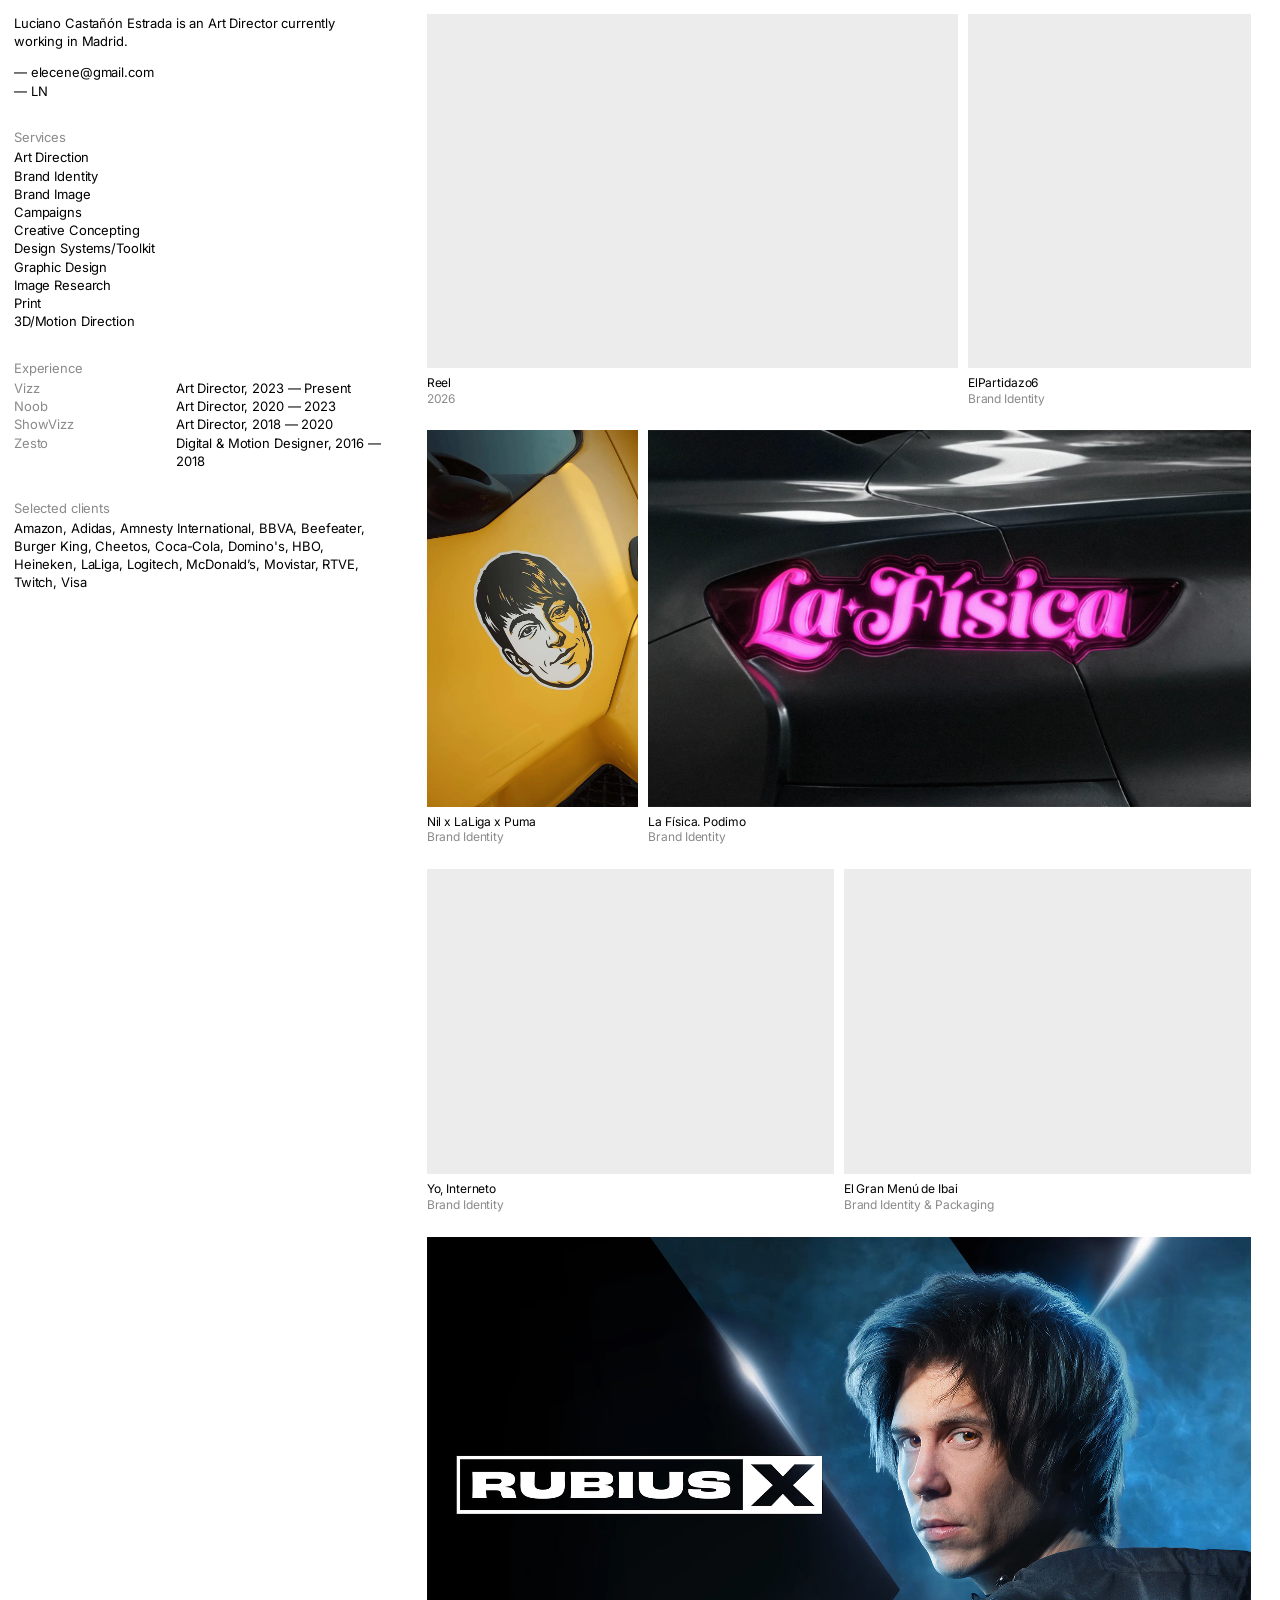
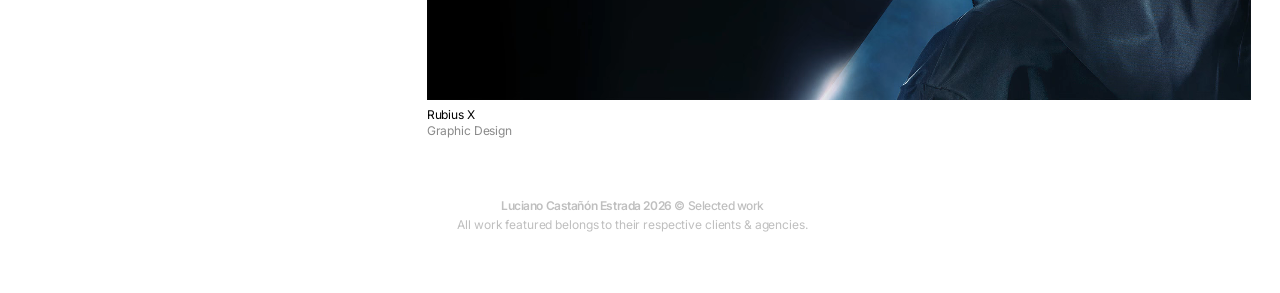
==== index.html @ 7db9598c "index.html" ====
<!DOCTYPE html>
<html lang="es">
<head>
    <meta charset="UTF-8">
    <meta name="viewport" content="width=device-width, initial-scale=1.0, maximum-scale=1.0, user-scalable=no">
    <title>Luciano Castañón Estrada</title>
    <link rel="icon" type="image/png" href="favicon.png?v=1.0">
    <link rel="stylesheet" href="styles.css?v=210.0">
    <link rel="preconnect" href="https://fonts.googleapis.com">
    <link rel="preconnect" href="https://fonts.gstatic.com" crossorigin>
    <link href="https://fonts.googleapis.com/css2?family=Inter:wght@300;400;500;600;700&display=swap" rel="stylesheet">
</head>
<body>

    <main class="portfolio-layout home-layout">

        <!-- COLUMNA IZQUIERDA FIJA (misma estructura que los proyectos) -->
        <aside class="home-info">
            <div class="case-block">
                <p class="case-text">Luciano Castañón Estrada is an Art Director currently working in Madrid.</p>
                <p class="home-contact">
                    <a href="mailto:elecene@gmail.com">— elecene@gmail.com</a><br>
                    <a href="https://www.linkedin.com/in/luciano-castanon-estrada/" target="_blank">— LN</a>
                </p>
            </div>

            <div class="case-block">
                <p class="case-label">Services</p>
                <p class="case-text">Art Direction<br>Brand Identity<br>Brand Image<br>Campaigns<br>Creative Concepting<br>Design Systems/Toolkit<br>Graphic Design<br>Image Research<br>Print<br>3D/Motion Direction</p>
            </div>

            <p class="case-label">Experience</p>
            <dl class="case-meta">
                <div><dt>Vizz</dt><dd>Art Director, 2023 — Present</dd></div>
                <div><dt>Noob</dt><dd>Art Director, 2020 — 2023</dd></div>
                <div><dt>ShowVizz</dt><dd>Art Director, 2018 — 2020</dd></div>
                <div><dt>Zesto</dt><dd>Digital &amp; Motion Designer, 2016 — 2018</dd></div>
            </dl>

            <div class="case-block home-clients">
                <p class="case-label">Selected clients</p>
                <p class="case-text">Amazon, Adidas, Amnesty International, BBVA, Beefeater, Burger King, Cheetos, Coca-Cola, Domino's, HBO, Heineken, LaLiga, Logitech, McDonald’s, Movistar, RTVE, Twitch, Visa</p>
            </div>
        </aside>

        <!-- REJILLA DE PROYECTOS (tamaños variables) -->
        <section class="home-grid">

            <div class="home-row">
                <div class="project-card home-card hc-reel" style="--r:3/2">
                    <div class="media-container home-media">
                        <video autoplay loop muted playsinline webkit-playsinline preload="auto" class="reel-media" draggable="false">
                            <source src="img/reel/01_web26_reel_v3.mp4" type="video/mp4">
                        </video>
                    </div>
                    <p class="home-caption"><span class="hc-title">Reel</span><span class="hc-cat"><span class="js-year">2026</span></span></p>
                </div>
                <a href="#work-epy6" class="project-card home-card hc-2" style="--r:4/5">
                    <div class="media-container home-media">
                        <video autoplay loop muted playsinline class="img-primary" draggable="false">
                            <source src="img/epy6/botellin_partidazo_clip_encuadre_1986x2160_v1.mp4" type="video/mp4">
                            <source src="img/epy6/botellin_partidazo_clip_encuadre_1986x2160_v1.webm" type="video/webm">
                        </video>
                        <video loop muted playsinline preload="none" class="img-secondary" draggable="false">
                            <source src="img/epy6/epy6_01.mp4" type="video/mp4">
                            <source src="img/epy6/epy6_01.webm" type="video/webm">
                        </video>
                    </div>
                    <p class="home-caption"><span class="hc-title">ElPartidazo6</span><span class="hc-cat">Brand Identity</span></p>
                </a>
            </div>

            <div class="home-row">
                <a href="#work-nilojeda" class="project-card home-card hc-1" style="--r:9/16">
                    <div class="media-container home-media">
                        <img src="img/nilojeda_laliga/nilojeda_laliga_portada.webp" class="img-primary" alt="Nil Ojeda x LaLiga x Puma" draggable="false">
                        <img src="img/nilojeda_laliga/nilojeda_laliga_hover.webp" class="img-secondary" alt="" draggable="false">
                    </div>
                    <p class="home-caption"><span class="hc-title">Nil x LaLiga x Puma</span><span class="hc-cat">Brand Identity</span></p>
                </a>
                <a href="#work-lafisica" class="project-card home-card hc-3" style="--r:16/10">
                    <div class="media-container home-media">
                        <img src="img/la-fisica/lafisica_cover.webp" class="img-primary" alt="La Física. Podimo" draggable="false">
                        <video loop muted playsinline preload="none" class="img-secondary" draggable="false">
                            <source src="img/la-fisica/lafisica_17.mp4" type="video/mp4">
                            <source src="img/la-fisica/lafisica_17.webm" type="video/webm">
                        </video>
                    </div>
                    <p class="home-caption"><span class="hc-title">La Física. Podimo</span><span class="hc-cat">Brand Identity</span></p>
                </a>
            </div>

            <div class="home-row">
                <a href="#work-yointerneto" class="project-card home-card hc-5" style="--r:4/3">
                    <div class="media-container home-media">
                        <video autoplay loop muted playsinline class="img-primary" draggable="false">
                            <source src="img/yointernetot4/yointernetot4_cover_26_v1.mp4" type="video/mp4">
                        </video>
                        <img src="img/yointernetot4/yointernetot4_secondary.jpg" class="img-secondary" alt="" draggable="false">
                    </div>
                    <p class="home-caption"><span class="hc-title">Yo, Interneto</span><span class="hc-cat">Brand Identity</span></p>
                </a>
                <a href="#work-ibai" class="project-card home-card hc-4" style="--r:4/3">
                    <div class="media-container home-media">
                        <video autoplay loop muted playsinline class="img-primary" draggable="false">
                            <source src="img/ibai_granmenu/LGFM_marca_escenario_v01.mp4" type="video/mp4">
                        </video>
                    </div>
                    <p class="home-caption"><span class="hc-title">El Gran Menú de Ibai</span><span class="hc-cat">Brand Identity &amp; Packaging</span></p>
                </a>
            </div>

            <div class="home-row">
                <a href="#work-rubiusx" class="project-card home-card hc-6" style="--r:16/9">
                    <div class="media-container home-media">
                        <video autoplay loop muted playsinline class="img-primary" draggable="false">
                            <source src="img/rubiusx/rubiusx_cover_2.mp4" type="video/mp4">
                            <source src="img/rubiusx/rubiusx_cover_2.webm" type="video/webm">
                        </video>
                        <video loop muted playsinline preload="none" class="img-secondary" draggable="false">
                            <source src="img/rubiusx/rubiusx_secondary.mp4" type="video/mp4">
                            <source src="img/rubiusx/rubiusx_secondary.webm" type="video/webm">
                        </video>
                    </div>
                    <p class="home-caption"><span class="hc-title">Rubius X</span><span class="hc-cat">Graphic Design</span></p>
                </a>
            </div>

        </section>

        <footer class="site-footer home-footer">
            <p><span class="footer-line-1"><span class="footer-semibold">Luciano Castañón Estrada <span class="js-year">2026</span> ©</span> <span class="footer-medium">Selected work</span></span><br><span class="footer-line-2">All work featured belongs to their<br class="br-mobile"> respective clients & agencies.</span></p>
        </footer>

    </main>

    <!-- ===================================================================
         PROYECTOS — estructura:
         .case-layout
           ├─ aside.case-info   → columna de texto fija (izquierda)
           └─ div.case-media    → imágenes y vídeos (derecha, hace scroll)
         =================================================================== -->

    <!-- PROYECTO NIL OJEDA -->
    <section id="work-nilojeda" class="project-view-page">
        <a href="#" class="close-project-btn"><span>‹</span> BACK</a>

        <div class="case-layout">
            <aside class="case-info">
                <h1 class="case-title">Nil x LaLiga x Puma</h1>

                <div class="case-block">
                    <p class="case-label">Context</p>
                    <p class="case-text">Nil Ojeda takes the wheel of a truck packed with Puma Orbita balls and hits the streets of Madrid in a race against the clock — selling as many as possible before time runs out.</p>
                </div>

                <dl class="case-meta">
                    <div><dt>Client</dt><dd>LaLiga & Puma</dd></div>
                    <div><dt>Role</dt><dd>Art Direction & Campaign System</dd></div>
                    <div><dt>Company</dt><dd>Vizz</dd></div>
                </dl>

                <dl class="case-meta case-credits">
                    <div><dt>Creative Direction</dt><dd>Jaime Sordo</dd></div>
                    <div><dt>Graphic Design</dt><dd>Mikel San Juan</dd></div>
                    <div><dt>Production Team</dt><dd>David Boch, Antonio Montero & Natalia Moldón</dd></div>
                </dl>
            </aside>

            <div class="case-media">
                <div class="gallery-quad">
                    <img src="img/nilojeda_laliga/nilojeda_laliga_01.jpg" alt="Nil Ojeda 01" draggable="false">
                    <img src="img/nilojeda_laliga/nilojeda_laliga_02.jpg" alt="Nil Ojeda 02" draggable="false">
                    <img src="img/nilojeda_laliga/nilojeda_laliga_03.jpg" alt="Nil Ojeda 03" draggable="false">
                    <img src="img/nilojeda_laliga/nilojeda_laliga_04.jpg" alt="Nil Ojeda 04" draggable="false">
                </div>

                <div class="gallery-text-row">
                    <div class="media-text">
                        <p>Hard to miss and impossible to ignore. A yellow truck carrying hundreds of Puma Orbita balls and a live countdown clock on full display turned the streets of Madrid into the most unexpected football store in the city.</p>
                    </div>
                    <img src="img/nilojeda_laliga/nilojeda_laliga_05.jpg" alt="Nil Ojeda 05" draggable="false">
                    <img src="img/nilojeda_laliga/nilojeda_laliga_06.jpg" alt="Nil Ojeda 06" draggable="false">
                    <img src="img/nilojeda_laliga/nilojeda_laliga_07.jpg" alt="Nil Ojeda 07" draggable="false">
                </div>

                <div class="project-gallery">
                    <img src="img/nilojeda_laliga/nilojeda_laliga_cover.jpg" alt="Nil Ojeda Cover" draggable="false">
                </div>

                <div class="gallery-triptych">
                    <img src="img/nilojeda_laliga/nilojeda_laliga_08.jpg" alt="Nil Ojeda 08" draggable="false">
                    <img src="img/nilojeda_laliga/nilojeda_laliga_09.jpg" alt="Nil Ojeda 09" draggable="false">
                    <img src="img/nilojeda_laliga/nilojeda_laliga_10.jpg" alt="Nil Ojeda 10" draggable="false">
                </div>

                <div class="gallery-text-row two-img">
                    <img src="img/nilojeda_laliga/nilojeda_laliga_11.jpg" alt="Nil Ojeda 11" class="row-full" draggable="false">
                    <div class="media-text">
                        <p>Every purchase came with an exclusive sticker pack. A limited edition collector's set featuring Nil Ojeda and the iconic yellow truck.</p>
                    </div>
                    <img src="img/nilojeda_laliga/nilojeda_laliga_12.jpg" alt="Nil Ojeda 12" draggable="false">
                    <img src="img/nilojeda_laliga/nilojeda_laliga_14.jpg" alt="Nil Ojeda 14" draggable="false">
                </div>
            </div>

            <footer class="site-footer project-footer">
                <p><span class="footer-line-1"><span class="footer-semibold">Luciano Castañón Estrada <span class="js-year">2026</span> ©</span> <span class="footer-medium">Selected work</span></span><br><span class="footer-line-2">All work featured belongs to their<br class="br-mobile"> respective clients & agencies.</span></p>
            </footer>
        </div>
    </section>

    <!-- PROYECTO EL PARTIDAZO 6 -->
    <section id="work-epy6" class="project-view-page">
        <a href="#" class="close-project-btn"><span>‹</span> BACK</a>

        <div class="case-layout">
            <aside class="case-info">
                <h1 class="case-title">ElPartidazo6</h1>

                <div class="case-block">
                    <p class="case-label">Context</p>
                    <p class="case-text">ElPartidazo6 is the sixth edition of an international streamer football match between Spain and Latin America. Top creators from both sides of the Atlantic team up on the pitch, turning online rivalry into a live celebration of football and community.</p>
                </div>

                <dl class="case-meta">
                    <div><dt>Client</dt><dd>ElPartidazo6</dd></div>
                    <div><dt>Role</dt><dd>Art Direction & Brand Identity</dd></div>
                    <div><dt>Company</dt><dd>Vizz</dd></div>
                </dl>

                <dl class="case-meta case-credits">
                    <div><dt>Creative Direction</dt><dd>Jaime Sordo</dd></div>
                    <div><dt>Creative Supervision</dt><dd>Alberto Pérez de Eulate</dd></div>
                    <div><dt>Production Team</dt><dd>David Boch, Natalia Moldón & Antonio Montero</dd></div>
                    <div><dt>Chief Technician</dt><dd>Adrián Villaroya</dd></div>
                    <div><dt>Technical Production</dt><dd>Juan Antonio Moreno, Pablo Sánchez & Pablo Saldaña</dd></div>
                </dl>
            </aside>

            <div class="case-media">
                <div class="project-gallery">
                    <img src="img/epy6/epy6_08.webp" alt="ElPartidazo6 08" draggable="false">
                </div>

                <div class="gallery-text-row one-img">
                    <div class="media-text">
                        <p>The concept behind ElPartidazo6 is a phenomenon: a cyclone that pulls the continents back together, returning the Earth to Pangaea. Latin America and Spain become one landmass again, setting the stage for a historic and long-awaited rematch on YouTube.</p>
                        <p>The same cyclone shapes the symbol. The 6 is drawn as a spiral, the storm that brings both sides back onto the same pitch.</p>
                    </div>
                    <div class="lazy-video-container" style="aspect-ratio:16/9; height:auto;" data-webm="img/epy6/epy6_02.webm" data-mp4="img/epy6/epy6_02.mp4"></div>
                    <div class="row-full" style="display:grid; grid-template-columns:1fr 1fr; gap:0;">
                        <div class="lazy-video-container" style="aspect-ratio:16/9; height:auto;" data-webm="img/epy6/epy6_01.webm" data-mp4="img/epy6/epy6_01.mp4"></div>
                        <div class="lazy-video-container" style="aspect-ratio:16/9; height:auto;" data-webm="img/epy6/epy6_04.webm" data-mp4="img/epy6/epy6_04.mp4"></div>
                    </div>
                </div>

                <div class="gallery-triptych">
                    <img src="img/epy6/epy6_05.webp" alt="ElPartidazo6 05" draggable="false">
                    <img src="img/epy6/epy6_06.webp" alt="ElPartidazo6 06" draggable="false">
                    <img src="img/epy6/epy6_07.webp" alt="ElPartidazo6 07" draggable="false">
                </div>

                <div class="project-gallery">
                    <div class="lazy-video-container" data-webm="img/epy6/medalla_partidazo_rasante_4k.webm" data-mp4="img/epy6/medalla_partidazo_rasante_4k.mp4"></div>
                </div>

                <div class="gallery-text-row one-img">
                    <div class="media-text">
                        <p>The identity also extended to the pitch, with physical assets designed for the event, from the casters' desk to water bottles and microphones.</p>
                    </div>
                    <img src="img/epy6/epy6_09.webp" alt="ElPartidazo6 09" draggable="false">
                    <div class="row-full" style="display:grid; grid-template-columns:1fr 1fr; gap:0;">
                        <img src="img/epy6/botellin_partidazo.webp" alt="ElPartidazo6 botellín" draggable="false" style="width:100%; aspect-ratio:1986/2160; object-fit:cover; display:block;">
                        <div class="lazy-video-container" style="aspect-ratio:1986/2160; height:auto;" data-webm="img/epy6/botellin_partidazo_clip_encuadre_1986x2160_v1.webm" data-mp4="img/epy6/botellin_partidazo_clip_encuadre_1986x2160_v1.mp4"></div>
                    </div>
                </div>

                <div class="gallery-text-row one-img text-right">
                    <div class="media-text">
                        <p>On-screen graphics ran throughout the entire event, showing the state of the match, player names and every key moment as it happened.</p>
                    </div>
                    <div class="lazy-video-container" style="aspect-ratio:16/9; height:auto;" data-webm="img/epy6/rotulos-ep6_desglose_loop10s_4k_lente-curva_salida-efecto-entrada.webm" data-mp4="img/epy6/rotulos-ep6_desglose_loop10s_4k_lente-curva_salida-efecto-entrada.mp4"></div>
                    <div class="lazy-video-container row-full" style="aspect-ratio:16/9; height:auto;" data-webm="img/epy6/rotulos-ep6_animacion-organizacion_loop-sin-vacio_4k_lente-curva_salida-efecto-entrada.webm" data-mp4="img/epy6/rotulos-ep6_animacion-organizacion_loop-sin-vacio_4k_lente-curva_salida-efecto-entrada.mp4"></div>
                    <div class="lazy-video-container row-full" style="aspect-ratio:16/9; height:auto;" data-webm="img/epy6/rotulos-ep6_en-emision_loop21.4s_4k.webm" data-mp4="img/epy6/rotulos-ep6_en-emision_loop21.4s_4k.mp4"></div>
                </div>

            </div>

            <footer class="site-footer project-footer">
                <p><span class="footer-line-1"><span class="footer-semibold">Luciano Castañón Estrada <span class="js-year">2026</span> ©</span> <span class="footer-medium">Selected work</span></span><br><span class="footer-line-2">All work featured belongs to their<br class="br-mobile"> respective clients & agencies.</span></p>
            </footer>
        </div>
    </section>

    <!-- PROYECTO LA FÍSICA -->
    <section id="work-lafisica" class="project-view-page">
        <a href="#" class="close-project-btn"><span>‹</span> BACK</a>

        <div class="case-layout">
            <aside class="case-info">
                <h1 class="case-title">La Física. Podimo</h1>

                <div class="case-block">
                    <p class="case-label">Context</p>
                    <p class="case-text">La Física is a podcast about physics on Podimo. Alba Moreno breaks down the universe's greatest mysteries through everyday questions and expert guests.</p>
                </div>

                <dl class="case-meta">
                    <div><dt>Client</dt><dd>Podimo Europe</dd></div>
                    <div><dt>Role</dt><dd>Art Direction & Brand System</dd></div>
                    <div><dt>Company</dt><dd>Vizz</dd></div>
                </dl>

                <dl class="case-meta case-credits">
                    <div><dt>Creative Direction</dt><dd>Jaime Sordo</dd></div>
                    <div><dt>Creative Supervision</dt><dd>Alberto Pérez de Eulate</dd></div>
                    <div><dt>Graphic Design</dt><dd>Mikel San Juan</dd></div>
                    <div><dt>Production Team</dt><dd>Natalia Moldón & Antonio Montero</dd></div>
                    <div><dt>Production Coordination</dt><dd>Ainhoa Labarta</dd></div>
                    <div><dt>Executive Production</dt><dd>Gonzalo Pastor & Fabrizio Giampieri</dd></div>
                    <div><dt>Chief Technician</dt><dd>Adrián Villaroya</dd></div>
                    <div><dt>Sound</dt><dd>Pablo Sánchez</dd></div>
                    <div><dt>Technical Production</dt><dd>Juan Antonio Moreno & Pablo Saldaña</dd></div>
                </dl>
            </aside>

            <div class="case-media">
                <div class="gallery-triptych">
                    <img src="img/la-fisica/lafisica_01.jpg" alt="La Física 01" draggable="false">
                    <img src="img/la-fisica/lafisica_02.jpg" alt="La Física 02" draggable="false">
                    <img src="img/la-fisica/lafisica_03.jpg" alt="La Física 03" draggable="false">
                </div>

                <div class="project-gallery">
                    <img src="img/la-fisica/lafisica_04.jpg" alt="La Física 04" draggable="false">
                </div>

                <div class="gallery-triptych">
                    <img src="img/la-fisica/lafisica_05.jpg" alt="La Física 05" draggable="false">
                    <img src="img/la-fisica/lafisica_06.jpg" alt="La Física 06" draggable="false">
                    <img src="img/la-fisica/lafisica_07.jpg" alt="La Física 07" draggable="false">
                </div>

                <div class="project-gallery">
                    <div class="lazy-video-container" data-mp4="img/la-fisica/lafisica_recurso_loop.mp4"></div>
                </div>

                <div class="gallery-triptych">
                    <img src="img/la-fisica/lafisica_09.jpg" alt="La Física 09" draggable="false">
                    <img src="img/la-fisica/lafisica_10.jpg" alt="La Física 10" draggable="false">
                    <img src="img/la-fisica/lafisica_11.jpg" alt="La Física 11" draggable="false">
                </div>

                <div class="gallery-grid-5">
                    <img src="img/la-fisica/lafisica_12.jpg" alt="La Física 12" draggable="false">
                    <img src="img/la-fisica/lafisica_13.jpg" alt="La Física 13" draggable="false">
                    <img src="img/la-fisica/lafisica_14.jpg" alt="La Física 14" draggable="false">
                    <img src="img/la-fisica/lafisica_15.jpg" alt="La Física 15" class="grid-span-bottom" draggable="false">
                    <img src="img/la-fisica/lafisica_16.jpg" alt="La Física 16" class="grid-span-bottom" draggable="false">
                </div>

                <div class="project-gallery">
                    <div class="lazy-video-container" data-mp4="img/la-fisica/lafisica_17.mp4" data-webm="img/la-fisica/lafisica_17.webm"></div>
                </div>

                <div class="project-gallery">
                    <img src="img/la-fisica/lafisica_18.jpg" alt="La Física 18" draggable="false">
                </div>

                <div class="gallery-diptych">
                    <img src="img/la-fisica/lafisica_19.jpg" alt="La Física 19" draggable="false">
                    <img src="img/la-fisica/lafisica_20.jpg" alt="La Física 20" draggable="false">
                </div>

                <div class="project-gallery">
                    <img src="img/la-fisica/lafisica_21.jpg" alt="La Física 21" draggable="false">
                </div>

                <div class="gallery-grid-4">
                    <img src="img/la-fisica/lafisica_22.png" alt="La Física 22" draggable="false">
                    <img src="img/la-fisica/lafisica_23.png" alt="La Física 23" draggable="false">
                    <img src="img/la-fisica/lafisica_24.png" alt="La Física 24" draggable="false">
                    <img src="img/la-fisica/lafisica_25.png" alt="La Física 25" class="img-full-height" draggable="false">
                </div>
            </div>

            <footer class="site-footer project-footer">
                <p><span class="footer-line-1"><span class="footer-semibold">Luciano Castañón Estrada <span class="js-year">2026</span> ©</span> <span class="footer-medium">Selected work</span></span><br><span class="footer-line-2">All work featured belongs to their<br class="br-mobile"> respective clients & agencies.</span></p>
            </footer>
        </div>
    </section>

    <!-- PROYECTO EL GRAN MENÚ DE IBAI -->
    <section id="work-ibai" class="project-view-page">
        <a href="#" class="close-project-btn"><span>‹</span> BACK</a>

        <div class="case-layout">
            <aside class="case-info">
                <h1 class="case-title">El Gran Menú de Ibai</h1>

                <div class="case-block">
                    <p class="case-label">Context</p>
                    <p class="case-text">El Gran Menú de Ibai is a collection of three delicious packaging designs for the highly anticipated Ibai’s delivery menu on The Gaming Family.</p>
                </div>

                <dl class="case-meta">
                    <div><dt>Client</dt><dd>La Gran Familia Mediterránea / Ibai Llanos</dd></div>
                    <div><dt>Role</dt><dd>Branding & Packaging Design</dd></div>
                    <div><dt>Company</dt><dd>Noob</dd></div>
                </dl>

                <dl class="case-meta case-credits">
                    <div><dt>Creative Direction</dt><dd>Jaime Sordo</dd></div>
                    <div><dt>Creative Copywriting</dt><dd>Alberto Pérez de Eulate & Kiko Martínez</dd></div>
                    <div><dt>Illustrations</dt><dd>Mikel San Juan, Alberto Delgado & Luciano Castañón</dd></div>
                </dl>
            </aside>

            <div class="case-media">
                <div class="gallery-vertical-mosaic">
                    <div class="lazy-video-container" data-mp4="img/ibai_granmenu/LGFM_marca_escenario_v01.mp4"></div>
                    <div class="lazy-video-container" data-mp4="img/ibai_granmenu/05c_peso_solo_fondo_3840.mp4"></div>
                </div>

                <div class="gallery-triptych keep-3" style="display:grid !important; grid-template-columns:repeat(3,1fr) !important;">
                    <div class="lazy-video-container" style="grid-column:auto !important; aspect-ratio:9/16; height:auto !important;" data-mp4="img/ibai_granmenu/lgfm_croquetas_plano_10_v1.mp4"></div>
                    <div class="lazy-video-container" style="grid-column:auto !important; aspect-ratio:9/16; height:auto !important;" data-mp4="img/ibai_granmenu/lgfm_croquetas_plano_5_v1.mp4"></div>
                    <div class="lazy-video-container" style="grid-column:auto !important; aspect-ratio:9/16; height:auto !important;" data-mp4="img/ibai_granmenu/lgfm_croquetas_plano_12_v1.mp4"></div>
                </div>

                <div class="gallery-vertical-mosaic">
                    <img src="img/ibai_granmenu/ibai_menu_05.jpg" alt="El Gran Menú de Ibai 05" draggable="false">
                    <img src="img/ibai_granmenu/ibai_menu_06.jpg" alt="El Gran Menú de Ibai 06" draggable="false">
                    <img src="img/ibai_granmenu/ibai_menu_07.jpg" alt="El Gran Menú de Ibai 07" draggable="false">
                    <img src="img/ibai_granmenu/ibai_menu_09.jpg" alt="El Gran Menú de Ibai 09" draggable="false">
                    <img src="img/ibai_granmenu/ibai_menu_10.jpg" alt="El Gran Menú de Ibai 10" draggable="false">
                    <img src="img/ibai_granmenu/ibai_menu_11.jpg" alt="El Gran Menú de Ibai 11" draggable="false">
                </div>
            </div>

            <footer class="site-footer project-footer">
                <p><span class="footer-line-1"><span class="footer-semibold">Luciano Castañón Estrada <span class="js-year">2026</span> ©</span> <span class="footer-medium">Selected work</span></span><br><span class="footer-line-2">All work featured belongs to their<br class="br-mobile"> respective clients & agencies.</span></p>
            </footer>
        </div>
    </section>

    <!-- PROYECTO YOINTERNETO -->
    <section id="work-yointerneto" class="project-view-page">
        <a href="#" class="close-project-btn"><span>‹</span> BACK</a>

        <div class="case-layout">
            <aside class="case-info">
                <h1 class="case-title">Yo, Interneto</h1>

                <div class="case-block">
                    <p class="case-label">Context</p>
                    <p class="case-text">Yo, Interneto is a weekly podcast streamed on Twitch. The show discusses internet culture of the past, the present and the future.</p>
                </div>

                <dl class="case-meta">
                    <div><dt>Client</dt><dd>Yo, Interneto</dd></div>
                    <div><dt>Role</dt><dd>Art Direction & Design System</dd></div>
                    <div><dt>Company</dt><dd>Vizz</dd></div>
                </dl>

                <dl class="case-meta case-credits">
                    <div><dt>Creative Direction</dt><dd>Jaime Sordo</dd></div>
                    <div><dt>Creative Copywriting</dt><dd>Alberto Pérez de Eulate & Kiko Martínez</dd></div>
                    <div><dt>Photography Assets</dt><dd>Gonzalo Mira</dd></div>
                </dl>
            </aside>

            <div class="case-media">
                <div class="gallery-text-row one-img">
                    <div class="media-text">
                        <p>Yo, Interneto’s identity draws on the visual language of desktop software, with Windows as its main reference.</p>
                        <p>The symbol takes the RJ45 connector — the physical gateway to the network — and translates it into a modular grid.</p>
                    </div>
                    <img src="img/yointernetot4/yo-interneto_construccion-logo.webp" alt="Yo, Interneto — construcción del logotipo" draggable="false">
                    <div class="lazy-video-container row-full" style="aspect-ratio:1920/824;" data-mp4="img/yointernetot4/yo-interneto_01-construccion-animada_1920.mp4"></div>
                </div>

                <div class="project-gallery">
                    <div class="lazy-video-container" data-mp4="img/yointernetot4/yointernetot4_intro_hd.mp4" data-webm="img/yointernetot4/yointernetot4_intro_hd.webm" data-controls="true"></div>
                </div>

                <div class="gallery-mosaic-2x2">
                    <div class="lazy-video-container grid-full-width" data-mp4="img/yointernetot4/yointernetot4_standing.mp4" data-webm="img/yointernetot4/yointernetot4_standing.webm"></div>
                    <div class="lazy-video-container" style="aspect-ratio:16/9; height:100% !important;" data-mp4="img/yointernetot4/yointerneto4_cds.mp4" data-webm="img/yointernetot4/yointerneto4_cds.webm"></div>
                    <img src="img/yointernetot4/yointernetot4_06.webp" alt="YoInterneto 06" style="aspect-ratio:16/9; height:100% !important; object-fit:cover !important;" draggable="false">
                </div>

                <div class="gallery-text-row one-img">
                    <div class="media-text">
                        <p>The broadcast graphics carry the identity beyond the logo. Each piece frames a moment of the show — waiting, switching sections, signing off — so the audience always knows where they are without breaking the tone.</p>
                    </div>
                    <div class="lazy-video-container" style="aspect-ratio:16/9; height:auto;" data-mp4="img/yointernetot4/yointernetot4_08_benji.mp4" data-webm="img/yointernetot4/yointernetot4_08_benji.webm"></div>
                    <div class="lazy-video-container row-full" style="aspect-ratio:16/9; height:auto;" data-mp4="img/yointernetot4/yointernetot4_comenzamos.mp4" data-webm="img/yointernetot4/yointernetot4_comenzamos.webm"></div>
                    <div class="lazy-video-container row-full" style="aspect-ratio:16/9; height:auto;" data-mp4="img/yointernetot4/yointernetot4_outro.mp4" data-webm="img/yointernetot4/yointernetot4_outro.webm"></div>
                </div>

                <div class="gallery-text-row one-img text-right">
                    <div class="media-text">
                        <p>The project also called for a set design. Its centerpiece, the desk, was designed as a standalone piece that could be moved and reused across different sets, including live events with a real audience.</p>
                    </div>
                    <div class="lazy-video-container" style="aspect-ratio:16/9; height:auto;" data-mp4="img/yointernetot4/yi_t5_videowall_loop.mp4" data-webm="img/yointernetot4/yi_t5_videowall_loop.webm"></div>
                    <img src="img/yointernetot4/yointernetot4_10.jpg" alt="YoInterneto 10" class="row-full" draggable="false">
                    <img src="img/yointernetot4/yointernetot4_11.jpg" alt="YoInterneto 11" class="row-full" draggable="false">
                </div>

                <div class="gallery-vertical-mosaic">
                    <img src="img/yointernetot4/yointernetot4_12.webp" alt="YoInterneto 12" draggable="false">
                    <img src="img/yointernetot4/yointernetot4_13.jpg" alt="YoInterneto 13" draggable="false">
                </div>

                <div class="gallery-text-row one-img">
                    <div class="media-text">
                        <p>Viewers watching live on Twitch could subscribe at any time. For each new subscription, a custom on-screen alert appeared mid-broadcast.</p>
                    </div>
                    <div class="lazy-video-container" style="aspect-ratio:16/9; height:auto;" data-webm="img/yointernetot4/yo-interneto_portfolio_bailarines_loop14s_1080p.webm" data-mp4="img/yointernetot4/yo-interneto_portfolio_bailarines_loop14s_1080p.mp4"></div>
                    <div class="lazy-video-container row-full" style="aspect-ratio:1920/824; height:auto;" data-mp4="img/yointernetot4/yo-interneto_notificacion-suscripcion_loop10s_4k.mp4"></div>
                </div>

                <div class="project-gallery">
                    <img src="img/yointernetot4/yointernetot4_14.jpg" alt="YoInterneto 14" draggable="false">
                </div>
            </div>

            <footer class="site-footer project-footer">
                <p><span class="footer-line-1"><span class="footer-semibold">Luciano Castañón Estrada <span class="js-year">2026</span> ©</span> <span class="footer-medium">Selected work</span></span><br><span class="footer-line-2">All work featured belongs to their<br class="br-mobile"> respective clients & agencies.</span></p>
            </footer>
        </div>
    </section>

    <!-- PROYECTO RUBIUS X -->
    <section id="work-rubiusx" class="project-view-page">
        <a href="#" class="close-project-btn"><span>‹</span> BACK</a>

        <div class="case-layout">
            <aside class="case-info">
                <h1 class="case-title">Rubius X</h1>

                <div class="case-block">
                    <p class="case-label">Context</p>
                    <p class="case-text">Rubius X is an Amazon Prime Video exclusive documentary that celebrates 10 years of Rubius as the most recognized Spanish content creator.</p>
                    <p class="case-text">Rubius X is produced by Vizz and NOOB Studios, the creative digital production company of the Webedia group.</p>
                </div>

                <dl class="case-meta">
                    <div><dt>Client</dt><dd>Amazon Prime</dd></div>
                    <div><dt>Role</dt><dd>Graphic System, TV Graphics</dd></div>
                    <div><dt>Company</dt><dd>Noob</dd></div>
                </dl>

                <dl class="case-meta case-credits">
                    <div><dt>Art Direction</dt><dd>Mikel San Juan</dd></div>
                    <div><dt>Creative Direction</dt><dd>Pedro Ample</dd></div>
                    <div><dt>Graphic Design</dt><dd>Luciano Castañón</dd></div>
                </dl>
            </aside>

            <div class="case-media">
                <div class="project-gallery">
                    <video autoplay loop muted playsinline preload="auto" draggable="false">
                        <source src="img/rubiusx/rubiusx_cover_2.mp4" type="video/mp4">
                        <source src="img/rubiusx/rubiusx_cover_2.webm" type="video/webm">
                    </video>
                </div>

                <div class="gallery-diptych">
                    <img src="img/rubiusx/rubiusx_01.jpg" alt="Rubius X 01" draggable="false">
                    <img src="img/rubiusx/rubiusx_02.jpg" alt="Rubius X 02" draggable="false">
                </div>

                <div class="project-gallery">
                    <div class="lazy-video-container" data-mp4="img/rubiusx/rubiusx_intro.mp4" data-webm="img/rubiusx/rubiusx_intro.webm"></div>
                </div>

                <div class="project-gallery">
                    <div class="lazy-video-container" data-mp4="img/rubiusx/rubiusx_outro.mp4" data-webm="img/rubiusx/rubiusx_outro.webm"></div>
                </div>
            </div>

            <footer class="site-footer project-footer">
                <p><span class="footer-line-1"><span class="footer-semibold">Luciano Castañón Estrada <span class="js-year">2026</span> ©</span> <span class="footer-medium">Selected work</span></span><br><span class="footer-line-2">All work featured belongs to their<br class="br-mobile"> respective clients & agencies.</span></p>
            </footer>
        </div>
    </section>

    <script>
        // MODO DIAGNÓSTICO: abrir la web con ?debug en la URL muestra arriba
        // la posición de scroll y quién la mueve. Sin ?debug no hace nada.
        if (/[?&]debug/.test(window.location.search)) {
            const box = document.createElement('div');
            box.style.cssText = 'position:fixed;left:0;right:0;bottom:0;z-index:99999;background:rgba(0,0,0,.85);color:#0f0;font:11px/1.35 monospace;padding:6px 8px;pointer-events:none;white-space:pre';
            document.body.appendChild(box);
            const log = [];
            const t0 = performance.now();
            const add = (msg) => { log.unshift(((performance.now()-t0)/1000).toFixed(2) + 's ' + msg); log.length = 6; };
            const origScrollTo = window.scrollTo.bind(window);
            window.scrollTo = function () { add('scrollTo(' + [...arguments].map(a => JSON.stringify(a)).join(',') + ') desde script'); return origScrollTo.apply(window, arguments); };
            ['touchstart','touchend','resize','orientationchange','load','pageshow','hashchange'].forEach(ev =>
                window.addEventListener(ev, () => add(ev + ' y=' + Math.round(window.scrollY)), { passive: true }));
            let lastY = window.scrollY;
            const draw = () => {
                const vv = window.visualViewport;
                if (Math.abs(window.scrollY - lastY) > 2) { add('scroll ' + Math.round(lastY) + ' → ' + Math.round(window.scrollY)); lastY = window.scrollY; }
                box.textContent = 'scrollY ' + Math.round(window.scrollY) + '  innerH ' + innerHeight + '  vv ' + (vv ? Math.round(vv.height) + ' top ' + Math.round(vv.offsetTop) : '-') + '\n' + log.join('\n');
                requestAnimationFrame(draw);
            };
            draw();
        }

        // Al recargar, el navegador recuerda la posición de scroll anterior y
        // en móvil la aplica mientras cargan los vídeos: se ve la web "un poco
        // más abajo". Lo desactivamos y fijamos el inicio arriba.
        if ('scrollRestoration' in history) {
            history.scrollRestoration = 'manual';
        }
        if (!window.location.hash || window.location.hash === '#') {
            window.scrollTo(0, 0);
        }

        // Fijar la home arriba durante la carga: si en los primeros segundos la
        // página se desplaza SIN que el usuario haya tocado la pantalla
        // (restauración del navegador, carga de vídeos o fuentes, barra del
        // navegador…), se devuelve arriba. En cuanto el usuario toca o hace
        // scroll, se deja de intervenir.
        (function pinTopWhileLoading() {
            let userMoved = false;
            const stop = () => { userMoved = true; };
            ['touchstart', 'wheel', 'keydown', 'mousedown'].forEach(ev =>
                window.addEventListener(ev, stop, { passive: true, once: true }));

            const onHome = () => !window.location.hash || window.location.hash === '#';
            const pin = () => {
                if (!userMoved && onHome() && window.scrollY !== 0) window.scrollTo(0, 0);
            };

            // Se mantiene activo hasta 2 s DESPUÉS de que termine de cargar todo
            // (en iPhone el navegador recoloca el scroll justo al terminar la
            // carga, que con los vídeos puede tardar bastante). Tope: 30 s.
            window.addEventListener('scroll', pin, { passive: true });
            const release = () => window.removeEventListener('scroll', pin);
            window.addEventListener('load', () => {
                pin();
                [100, 400, 1000].forEach(t => setTimeout(pin, t));
                setTimeout(release, 2000);
            });
            window.addEventListener('pageshow', pin);
            setTimeout(release, 30000);
        })();

        // Al girar el móvil, iOS puede conservar un desplazamiento lateral de la
        // orientación anterior y dejar la web "fuera de plano". Lo corregimos.
        function resetHorizontalOffset() {
            [60, 300, 700].forEach(t => setTimeout(() => {
                if (window.scrollX !== 0) window.scrollTo(0, window.scrollY);
                const vv = window.visualViewport;
                if (vv && vv.offsetLeft > 0) window.scrollTo(0, window.scrollY);
            }, t));
        }
        window.addEventListener('orientationchange', resetHorizontalOffset);
        window.addEventListener('resize', resetHorizontalOffset);

        function handleHashChange() {
            const currentHash = window.location.hash;

            if (!currentHash || currentHash === '#') {
                window.scrollTo({
                    top: 0,
                    left: 0,
                    behavior: 'instant'
                });

                document.querySelectorAll('.project-view-page video').forEach(v => {
                    v.pause();
                    v.currentTime = 0;
                });
            } else {
                const activeProject = document.querySelector(currentHash);
                if (activeProject) {
                    activeProject.scrollTop = 0;
                    // los vídeos visibles los arranca el observer; aquí solo
                    // los que no son "lazy" (escritos directamente en el HTML)
                    activeProject.querySelectorAll('video').forEach(v => {
                        if (!v.controls && !v.closest('.lazy-video-container')) {
                            v.play().catch(() => {});
                        }
                    });
                }
            }
        }

        // Evitar el menú de "guardar imagen/vídeo" (clic derecho o pulsación larga)
        document.addEventListener('contextmenu', e => {
            if (e.target.closest('img, video, .lazy-video-container, .media-container')) e.preventDefault();
        });

        // AÑO ACTUAL AUTOMÁTICO (reel y footer)
        document.querySelectorAll('.js-year').forEach(el => {
            el.textContent = new Date().getFullYear();
        });

        window.addEventListener('hashchange', handleHashChange);
        document.addEventListener('DOMContentLoaded', handleHashChange);

        function createVideoElement(container) {
            if (container.querySelector('video')) return container.querySelector('video');

            const video = document.createElement('video');
            const hasControls = container.getAttribute('data-controls') === 'true';

            video.loop = true;
            video.playsInline = true;
            video.setAttribute('playsinline', '');
            video.setAttribute('draggable', 'false');
            video.style.width = '100%';
            video.style.height = '100%';
            video.style.objectFit = 'cover';
            video.style.display = 'block';

            if (hasControls) {
                video.controls = true;
                video.muted = false;
                video.autoplay = false;
            } else {
                video.muted = true;
                video.autoplay = true;
            }

            // MP4 primero: arranca antes en iPhone; si no existe, se usa el WebM
            const mp4Src = container.getAttribute('data-mp4');
            if (mp4Src) {
                const sourceMp4 = document.createElement('source');
                sourceMp4.src = mp4Src;
                sourceMp4.type = 'video/mp4';
                video.appendChild(sourceMp4);
            }

            const webmSrc = container.getAttribute('data-webm');
            if (webmSrc) {
                const sourceWebm = document.createElement('source');
                sourceWebm.src = webmSrc;
                sourceWebm.type = 'video/webm';
                video.appendChild(sourceWebm);
            }

            container.appendChild(video);

            if (!hasControls) {
                // Refuerzo del loop: algunos navegadores (Safari con WebM)
                // ignoran el atributo loop y se quedan en el último fotograma
                video.addEventListener('ended', () => {
                    video.currentTime = 0;
                    video.play().catch(() => {});
                });
                video.play().catch(() => {});
            }

            return video;
        }

        const lazyContainers = document.querySelectorAll('.lazy-video-container');
        // Cada vídeo solo se reproduce mientras está en pantalla (o cerca).
        // Al salir se pausa: así no hay muchos vídeos decodificándose a la vez,
        // que es lo que provoca tirones.
        const videoObserver = new IntersectionObserver((entries) => {
            entries.forEach(entry => {
                const container = entry.target;
                if (entry.isIntersecting) {
                    const v = createVideoElement(container);
                    if (v && !v.controls) v.play().catch(() => {});
                } else {
                    const v = container.querySelector('video');
                    if (v && !v.paused) v.pause();
                }
            });
        }, { rootMargin: '200px' });

        lazyContainers.forEach(container => videoObserver.observe(container));

        // EFECTO MAGNÉTICO EN EMAIL / LN DE LA COLUMNA IZQUIERDA (solo dispositivos con ratón)
        if (window.matchMedia('(hover: hover) and (pointer: fine)').matches) {
            document.querySelectorAll('.home-contact a').forEach(link => {
                link.addEventListener('mousemove', e => {
                    const r = link.getBoundingClientRect();
                    const x = (e.clientX - r.left - r.width / 2) * 0.25;
                    const y = (e.clientY - r.top - r.height / 2) * 0.5;
                    link.style.transform = `translate(${x}px, ${y}px)`;
                });
                link.addEventListener('mouseleave', () => {
                    link.style.transform = '';
                });
            });
        }

        // CONTROL DE REPRODUCCIÓN AL HACER HOVER EN LAS TARJETAS PRINCIPALES
        document.querySelectorAll('.project-card').forEach(card => {
            const secondaryVideo = card.querySelector('.img-secondary');

            if (secondaryVideo && secondaryVideo.tagName === 'VIDEO') {
                card.addEventListener('mouseenter', () => {
                    secondaryVideo.currentTime = 0;
                    secondaryVideo.play().catch(() => {});
                });

                card.addEventListener('mouseleave', () => {
                    secondaryVideo.pause();
                });
            }
        });
    </script>
</body>
</html>
---- styles.css ----
/* ==========================================================================
   1. RESET & SYSTEM VARIABLES
   ========================================================================== */
*, *::before, *::after {
    box-sizing: border-box;
    margin: 0;
    padding: 0;
}

:root {
    --bg-color: #ffffff;
    --card-bg: #0a0a0a;
    --text-primary: #000000;
    --text-secondary: #888888;
    --text-muted: #555555;
    --border-subtle: rgba(255, 255, 255, 0.1);
    --border-strong: rgba(255, 255, 255, 0.2);
    --header-height: 80px;
    --font-sans: 'Inter', -apple-system, BlinkMacSystemFont, "Segoe UI", Roboto, Helvetica, Arial, sans-serif;
    --transition-smooth: all 0.35s cubic-bezier(0.16, 1, 0.3, 1);
    --transition-fast: all 0.2s ease;

    /* ---- VISTA DE PROYECTO (CASE) — ajusta aquí ---- */
    --case-top: var(--case-side);   /* sin cabecera: todo arranca arriba, en el margen */
    --case-info-offset: 64px;    /* el título del proyecto empieza justo debajo del botón BACK */
    --case-side: 14px;           /* margen de la página (lateral y superior) */
    --case-col-gap: 40px;        /* separación texto ↔ imágenes */
    --home-gap: 10px;            /* separación entre proyectos en la home */
    --home-row-gap: 24px;        /* separación entre filas (bajo los pies de foto) */
    /* Columna de texto calculada para que las imágenes empiecen
       exactamente en el tercio de la ventana (mínimo 280px) */
    /* Calculado sobre el ancho de ventana (vw), no sobre el contenedor:
       así cabecera, home, proyectos y About arrancan la 2ª columna en el
       mismo píxel aunque unas vistas tengan barra de scroll y otras no */
    --case-info-width: max(280px, calc(100vw / 3 - var(--case-side) - var(--case-col-gap)));
    --case-media-width: 1fr;     /* columna de imágenes: el resto */
    --case-media-gap: 12px;      /* separación entre bloques de imágenes */
    --case-fs: 13px;             /* = tamaño de la cabecera (.header-fixed) */
    --case-lh: 1.4;              /* = interlineado de la cabecera */
    --case-ls: -0.01em;          /* tracking */
    --case-text: #000000;
    --case-label: #8a8a8a;
    --case-text-max: 440px;      /* ancho máximo de línea del texto */
}

html {
    /* SCROLL INSTANTÁNEO AL NAVEGAR O CERRAR PROYECTOS */
    scroll-behavior: auto !important;
    /* iPhone: impedir desplazamiento lateral (p. ej. al girar la pantalla) */
    overflow-x: hidden;
    background-color: var(--bg-color);
    color: var(--text-primary);
    font-family: var(--font-sans);
    -webkit-font-smoothing: antialiased;
    -moz-osx-font-smoothing: grayscale;
    font-size: 14px;
    line-height: 1.5;
    scrollbar-gutter: stable;
    -webkit-text-size-adjust: 100%;
    text-size-adjust: 100%;
}

body {
    background-color: var(--bg-color);
    color: var(--text-primary);
    /* overflow-x se controla en html (si se pone en ambos, body se convierte
       en contenedor de scroll y la columna fija deja de funcionar) */
    width: 100%;
    position: relative;
    padding: var(--case-side) var(--case-side) 0 var(--case-side);
}

/* PROTECTION RULES */
img, video {
    -webkit-touch-callout: none;   /* iPhone/iPad: sin menú de guardar al mantener pulsado */
    user-select: none;
    -webkit-user-select: none;
    -moz-user-select: none;
    -ms-user-select: none;
    -webkit-user-drag: none;
    -khtml-user-drag: none;
    -moz-user-drag: none;
    -o-user-drag: none;
    user-drag: none;
    pointer-events: auto;
}

a {
    color: inherit;
    text-decoration: none;
}

html:has(.project-view-page:target),
body:has(.project-view-page:target) {
    overflow: hidden !important;   /* con un proyecto abierto, solo hace scroll el proyecto */
}

/* ==========================================================================
   2. FIXED HEADER & NAVIGATION
   ========================================================================== */
.header-fixed {
    position: fixed;
    top: 0;
    left: 0;
    width: 100%;
    display: grid;
    /* Mismas columnas que .case-layout: "Selected work" arranca
       exactamente donde empiezan las imágenes de los proyectos */
    grid-template-columns: var(--case-info-width) var(--case-media-width);
    column-gap: var(--case-col-gap);
    padding: var(--case-side);
    font-size: 13px;
    line-height: 1.4;
    z-index: 1000;
    background: transparent;
    pointer-events: none;
    transition: color 0.3s ease;
    -webkit-text-size-adjust: 100%;
    color: #ffffff;
}

.header-fixed .col {
    pointer-events: auto;
    display: flex;
    flex-direction: column;
}

.header-fixed .col-2 {
    grid-column: 2;
    grid-row: 1;
    justify-self: start;
    transition: opacity 0.3s ease, visibility 0.3s ease;
}

/* Email / LN: misma distancia respecto a "Selected work" que antes (350px) */
.header-fixed .col-3 {
    grid-column: 2;
    grid-row: 1;
    justify-self: start;
    margin-left: 350px;
}

.header-fixed .col-4 {
    grid-column: 2;
    grid-row: 1;
    justify-self: end;
}

body:has(#about:target) .header-fixed .col-2 {
    opacity: 0 !important;
    visibility: hidden !important;
}

.txt-bold,
.txt-white {
    color: #ffffff !important;
    font-weight: 400;
    opacity: 1 !important;
}

.txt-bold {
    font-weight: 500;
}

.home-link,
.link-white {
    display: inline-block;
    color: #ffffff !important;
    text-decoration: none !important;
    font-weight: 400;
    transition: color 0.25s cubic-bezier(0.16, 1, 0.3, 1);
}

.home-link:hover,
.link-white:hover {
    color: #888888 !important;
}

/* EMAIL / LN — EFECTO MAGNÉTICO (el JS mueve el enlace hacia el cursor) */
.header-fixed .col-3 .link-white {
    transition: color 0.25s cubic-bezier(0.16, 1, 0.3, 1),
                transform 0.35s cubic-bezier(0.16, 1, 0.3, 1);
    will-change: transform;
}

.toggle-about-btn {
    display: flex;
    align-items: center;
    justify-content: flex-end;
    margin-left: auto;
    text-decoration: none;
    color: #ffffff;
    width: 26px;
    height: 26px;
    transition: opacity 0.35s cubic-bezier(0.25, 0.1, 0.25, 1);
}

.toggle-about-btn:hover {
    opacity: 0.55 !important;
}

.toggle-icon-svg {
    width: 26px;
    height: 26px;
    fill: currentColor;
    display: block;
}

.toggle-icon-svg .vert-bar {
    transition: opacity 0.25s ease;
    opacity: 1;
}

body:has(#about:target) .toggle-icon-svg .vert-bar {
    opacity: 0;
}

/* HEADER EN VISTAS BLANCAS (PROYECTO / ABOUT) — TEST DE LEGIBILIDAD
   El header pasa a texto blanco con mix-blend-mode: difference.
   Resultado: negro sobre fondo blanco, y sobre imágenes se invierte
   automáticamente contra lo que tenga detrás (claro→oscuro, oscuro→claro).
   Para desactivar el test, borra la línea mix-blend-mode y cambia
   los #ffffff de este bloque por #000000. */
body:has(.project-view-page:target) .header-fixed {
    mix-blend-mode: difference;
    color: #ffffff !important;
}

body:has(.project-view-page:target) .header-fixed .txt-bold,
body:has(.project-view-page:target) .header-fixed .txt-white,
body:has(.project-view-page:target) .header-fixed .home-link,
body:has(.project-view-page:target) .header-fixed .link-white,
body:has(.project-view-page:target) .header-fixed .toggle-about-btn {
    color: #ffffff !important;
}

body:has(.project-view-page:target) .header-fixed .home-link:hover,
body:has(.project-view-page:target) .header-fixed .link-white:hover {
    color: #888888 !important;
}

/* ==========================================================================
   3. PORTFOLIO MAIN LAYOUT (HERO & MOSAIC GRID)
   ========================================================================== */
.portfolio-layout {
    /* El reel arranca a la misma altura que las imágenes de los proyectos
       (--case-top menos el padding superior del body) */
    margin-top: calc(var(--case-top) - 24px);
}

.hero-block {
    display: grid;
    /* Misma rejilla que cabecera y proyectos: el reel arranca en "Selected work" */
    grid-template-columns: var(--case-info-width) var(--case-media-width);
    column-gap: var(--case-col-gap);
    row-gap: 16px;
    margin-bottom: 50px;
    align-items: start;
}

.bio-container {
    grid-column: 1;
    padding-right: 20px;
}

.bio-container p {
    font-size: 22px !important;
    line-height: 1.2 !important;
    color: #ffffff !important;
    font-weight: 400 !important;
    letter-spacing: -0.01em !important;
}

.bio-container strong {
    color: #ffffff !important;
    font-weight: 500;
}

.about-hero-text {
    font-size: 22px !important;
    line-height: 1.2 !important;
    letter-spacing: -0.01em !important;
    color: #000000;
    font-weight: 400;
}

.about-hero-text strong {
    color: #000000 !important;
    font-weight: 500;
}

.reel-wrapper {
    grid-column: 2;
    width: 100%;
}

.reel-media {
    width: 100%;
    height: 100%;
    object-fit: cover;
    display: block;
}

.mosaic-tight-grid {
    display: grid;
    grid-template-columns: var(--case-info-width) var(--case-media-width);
    column-gap: var(--case-col-gap);
    row-gap: 16px;
    margin-bottom: 16px;
    align-items: start;
}

.mosaic-reversed {
    /* Espejo de la fila anterior: tarjeta grande a la izquierda */
    grid-template-columns: var(--case-media-width) var(--case-info-width);
    margin-bottom: 60px;
}

.stack-column {
    display: flex;
    flex-direction: column;
    gap: 16px;
}

.project-card {
    display: flex;
    flex-direction: column;
    position: relative;
    width: 100%;
}

.title-container {
    margin-bottom: 12px;
    position: relative;
    z-index: 5;
}

.project-title {
    font-size: 13px;
    color: #ffffff !important;
    font-weight: 400;
    cursor: pointer;
    display: inline-block;
    letter-spacing: -0.01em;
}

.project-title a {
    color: #ffffff !important;
    text-decoration: none !important;
    font-weight: 400;
}

.project-title a:hover {
    opacity: 0.7;
}

.title-description {
    position: absolute;
    top: 28px;
    left: 0;
    width: 100%;
    z-index: 10;
    opacity: 0;
    visibility: hidden;
    transition: opacity 0.3s ease, visibility 0.3s ease;
    pointer-events: none;
}

.title-description p {
    font-size: 22px;
    line-height: 1.2;
    color: #ffffff;
    font-weight: 400;
    letter-spacing: -0.01em;
}

.title-container:hover .title-description {
    opacity: 1;
    visibility: visible;
}

.project-card:has(.title-container:hover) .media-container {
    opacity: 0.05 !important;
    visibility: visible !important;
}

.media-container {
    position: relative;
    width: 100%;
    aspect-ratio: 16 / 9;
    overflow: hidden;
    background-color: #111111;
    transition: opacity 0.3s ease, visibility 0.3s ease;
}

.project-link {
    display: block;
    width: 100%;
    height: 100%;
}

.project-link img,
.project-link video {
    width: 100%;
    height: 100%;
    object-fit: cover;
    display: block;
    transition: opacity 0.4s ease;
}

.img-primary {
    position: relative;
    z-index: 1;
    opacity: 1;
}

.img-secondary {
    position: absolute;
    top: 0;
    left: 0;
    z-index: 2;
    opacity: 0;
}

/* solo se oculta la portada al hacer hover si hay imagen secundaria */
.media-container:has(.img-secondary):hover .img-primary {
    opacity: 0;
}

.media-container:hover .img-secondary {
    opacity: 1;
}

.lazy-video-container {
    width: 100%;
    height: 100%;
    position: relative;
    overflow: hidden;
    background-color: #0d0d0d;
}

.lazy-video-container video {
    width: 100%;
    height: 100%;
    object-fit: cover;
    display: block;
}

/* ==========================================================================
   4. FULLSCREEN OVERLAYS (PROJECT DETAILS & ABOUT PAGE)
   ========================================================================== */
.project-view-page {
    position: fixed;
    top: 0;
    left: 0;
    width: 100%;
    height: 100%;
    background-color: #ffffff !important;
    color: #000000 !important;
    z-index: 900;
    display: none;
    overflow-y: scroll;
    -webkit-overflow-scrolling: touch;
    /* las imágenes arrancan arriba, a la misma altura que el reel de la home */
    padding: var(--case-side) var(--case-side) 0 var(--case-side);
}

.project-view-page:target {
    display: flex;
    flex-direction: column;
}

/* BOTÓN FLOTANTE GLASS "BACK"
   En proyectos: bajo "Brand Design & Art Direction", alineado con el
   borde superior de las imágenes. En About y móvil: abajo a la derecha. */
.close-project-btn {
    position: fixed;
    top: var(--case-top);
    left: var(--case-side);
    color: #000000 !important;
    text-decoration: none;
    font-size: 11px;
    font-weight: 600;
    letter-spacing: 0.08em;
    text-transform: uppercase;
    background: rgba(235, 235, 235, 0.75) !important;
    backdrop-filter: blur(20px) saturate(180%);
    -webkit-backdrop-filter: blur(20px) saturate(180%);
    padding: 10px 22px 10px 18px;
    border-radius: 50px !important;
    border: 1px solid rgba(0, 0, 0, 0.08) !important;
    box-shadow: 0 4px 20px rgba(0, 0, 0, 0.06);
    z-index: 1100;
    display: inline-flex;
    align-items: center;
    gap: 8px;
    transform: none !important;
    transition: background 0.25s ease, opacity 0.25s ease;
}

.close-project-btn:hover {
    background: rgba(215, 215, 215, 0.9) !important;
    transform: none !important;
}

#about .close-project-btn {
    top: auto;
    left: auto;
    bottom: 30px;
    right: 30px;
}

/* About: el contenido arranca a la misma altura que la bio y el reel de la home */
#about.project-view-page {
    padding-top: var(--case-top);
}

/* ==========================================================================
   5. CASE LAYOUT — TEXTO FIJO IZQUIERDA / IMÁGENES DERECHA
   ========================================================================== */
.case-layout {
    display: grid;
    grid-template-columns: var(--case-info-width) var(--case-media-width);
    column-gap: var(--case-col-gap);
    row-gap: 0;
    align-items: start;
    width: 100%;
}

/* La columna de texto ocupa también la fila del footer: así su zona
   "sticky" llega hasta el final de la página y no se sube al acabar
   las imágenes. */
.case-info  { grid-column: 1; grid-row: 1 / span 2; }
.case-media { grid-column: 2; grid-row: 1; }
.case-layout > .project-footer { grid-column: 1 / -1; grid-row: 2; }

/* COLUMNA DE TEXTO: se queda fija mientras las imágenes hacen scroll */
.case-info {
    position: sticky;
    /* top 0: el navegador ya cuenta el padding superior de la página de
       proyecto, así que el bloque queda fijo a la altura de las imágenes */
    top: 0;
    align-self: start;
    max-height: calc(100vh - var(--case-side) - 30px);
    overflow-y: auto;
    scrollbar-width: none;
    /* el texto sigue empezando bajo la cabecera y el BACK */
    padding-top: calc(var(--case-top) - var(--case-side) + var(--case-info-offset));
    padding-bottom: 30px;
    font-size: var(--case-fs);
    line-height: var(--case-lh);
    letter-spacing: var(--case-ls);
    color: var(--case-text);
}

.case-info::-webkit-scrollbar {
    display: none;
}

.case-info > * {
    max-width: none;   /* el texto ocupa todo el ancho de la columna, como en la home */
}

.case-title {
    font-size: var(--case-fs);
    line-height: var(--case-lh);
    font-weight: 500;
    margin-bottom: 2.2em;
}

.case-block {
    /* espacio base + 3 líneas extra antes de Client/Role/Company */
    margin-bottom: calc(2.2em + 3em * var(--case-lh));
}

.case-label {
    color: var(--case-label);
    margin-bottom: 0.15em;
}

.case-text {
    color: var(--case-text);
    font-weight: 400;
}

.case-text + .case-text {
    margin-top: 1em;
}

/* TABLA DE METADATOS: etiqueta gris | valor negro */
.case-meta {
    display: flex;
    flex-direction: column;
    margin-bottom: 2.2em;
}

.case-meta > div {
    display: grid;
    grid-template-columns: 150px 1fr;
    gap: 12px;
}

.case-meta dt {
    color: var(--case-label);
    font-weight: 400;
}

.case-meta dd {
    color: var(--case-text);
    margin: 0;
    text-align: left;    /* valores alineados a la izquierda, como en la home */
}

.case-meta a:hover {
    opacity: 0.55;
}

/* COLUMNA DE IMÁGENES */
.case-media {
    display: flex;
    flex-direction: column;
    gap: var(--case-media-gap);
    min-width: 0;
}

/* Las galerías ocupan todo el ancho de la columna derecha */
.case-media > .project-gallery,
.case-media > .gallery-vertical-mosaic,
.case-media > .gallery-quad,
.case-media > .gallery-triptych,
.case-media > .gallery-diptych,
.case-media > .gallery-grid-5,
.case-media > .gallery-grid-4,
.case-media > .gallery-mosaic-2x2 {
    width: 100% !important;
    margin: 0 !important;
}

.case-media .project-gallery img,
.case-media .project-gallery video,
.case-media .project-gallery .lazy-video-container {
    margin-bottom: 0;
}

/* ==========================================================================
   6. GALLERIES (MOSAICOS INTERNOS SIN SEPARACIÓN)
   ========================================================================== */
.project-gallery {
    width: 100%;
}

.project-gallery img,
.project-gallery video,
.project-gallery .lazy-video-container {
    width: 100%;
    height: auto;
    display: block;
    overflow: hidden;
}

.gallery-vertical-mosaic,
.gallery-quad,
.gallery-triptych,
.gallery-diptych,
.gallery-grid-5,
.gallery-grid-4 {
    overflow: hidden !important;
    isolation: isolate;
    gap: 0 !important;
    width: 100%;
    max-width: 100%;
}

.gallery-vertical-mosaic { display: flex; flex-direction: column; }
.gallery-quad { display: grid; grid-template-columns: repeat(4, 1fr); }
.gallery-triptych { display: grid; grid-template-columns: repeat(3, 1fr); }
.gallery-diptych { display: grid; grid-template-columns: repeat(2, 1fr); }
.gallery-grid-4 { display: grid; grid-template-columns: repeat(4, 1fr); align-items: stretch; }
.gallery-grid-5 { display: grid; grid-template-columns: repeat(6, 1fr); }

.gallery-vertical-mosaic img, .gallery-vertical-mosaic video, .gallery-vertical-mosaic .lazy-video-container,
.gallery-quad img, .gallery-quad video, .gallery-quad .lazy-video-container,
.gallery-triptych img, .gallery-triptych video, .gallery-triptych .lazy-video-container,
.gallery-diptych img, .gallery-diptych video, .gallery-diptych .lazy-video-container,
.gallery-grid-4 img, .gallery-grid-4 video, .gallery-grid-4 .lazy-video-container,
.gallery-grid-5 img, .gallery-grid-5 video, .gallery-grid-5 .lazy-video-container {
    width: 100%;
    height: auto;
    object-fit: cover;
    display: block;
}

.gallery-grid-5 img { grid-column: span 2; }
.gallery-grid-5 img.grid-span-bottom { grid-column: span 3; }

.gallery-grid-4 img.img-full-height {
    height: 100%;
    object-fit: cover;
}

.gallery-mosaic-2x2 {
    display: grid !important;
    grid-template-columns: 1fr 1fr !important;
    width: 100% !important;
    max-width: 100% !important;
    overflow: hidden !important;
    isolation: isolate;
    gap: 0 !important;
}

.gallery-mosaic-2x2 img,
.gallery-mosaic-2x2 video,
.gallery-mosaic-2x2 .lazy-video-container {
    width: 100% !important;
    height: auto !important;
    display: block !important;
    margin: 0 !important;
    object-fit: cover !important;
}

.gallery-mosaic-2x2 .grid-full-width {
    grid-column: span 2 !important;
}

.gallery-vertical-mosaic .diptych-inner {
    display: grid !important;
    grid-template-columns: 1fr 1fr !important;
    width: 100% !important;
    margin: 0 !important;
    padding: 0 !important;
    gap: 0 !important;
}

.gallery-vertical-mosaic .diptych-inner img {
    width: 100% !important;
    height: 100% !important;
    object-fit: cover !important;
}

/* ==========================================================================
   7. ABOUT PAGE OVERLAY LAYOUT
   ========================================================================== */
#about {
    background-color: #ffffff;
    color: #000000;
}

.about-layout-grid {
    display: grid;
    /* Experience arranca donde "Selected work" y las imágenes */
    grid-template-columns: var(--case-info-width) minmax(220px, 280px) 1fr;
    gap: var(--case-col-gap);
    align-items: start;
    width: 100%;
}

.about-col-left {
    padding-right: 20px;
}

.about-mobile-contact {
    display: none;
    margin-top: 25px;
    font-size: 13px;
    line-height: 1.6;
}

.about-col-mid {
    width: 100%;
}

.about-section-label {
    font-size: 13px;
    color: #000000;
    margin-bottom: 35px;
    font-weight: 400;
}

.exp-block {
    margin-bottom: 25px;
    font-size: 13px;
    line-height: 1.4;
}

.exp-title {
    font-size: 18px;
    font-weight: 500;
    color: #000000;
    margin-bottom: 4px;
}

.exp-sub {
    color: #000000;
    font-weight: 400;
}

.about-col-right {
    width: 100%;
    padding-left: 0px;
}

.clients-list {
    list-style: none;
    padding: 0;
    margin-top: 0;
}

.clients-list li {
    font-size: 22px;
    line-height: 1.25;
    color: #000000;
    font-weight: 400;
    letter-spacing: -0.01em;
    white-space: nowrap;
}

/* ==========================================================================
   8. FOOTER SYSTEM
   ========================================================================== */
.site-footer {
    text-align: center;
    padding-top: 60px;
    padding-bottom: 60px;
    font-size: 12px;
    line-height: 1.35;
    color: #2b2b2b;
}

.site-footer p {
    margin: 0;
}

.footer-line-1 {
    letter-spacing: -0.035em !important;
    display: inline-block;
    margin-bottom: 2px;
}

.footer-semibold {
    font-weight: 600 !important;
}

.footer-medium {
    font-weight: 500 !important;
}

.footer-line-2 {
    letter-spacing: -0.01em;
    line-height: 1.15;
    display: inline-block;
    margin-bottom: 0 !important;
}

.about-footer,
.project-footer {
    color: #bfbfbf !important;
}

.about-footer {
    margin-top: auto;
    padding-top: 80px;
    padding-bottom: 60px;
}

.project-footer {
    margin-top: 50px;
    padding-bottom: 60px;
}

/* ==========================================================================
   9. RESPONSIVE BREAKPOINTS
   ========================================================================== */
@media (max-width: 1100px) {
    :root {
        --case-col-gap: 30px;
    }
}

@media (max-width: 900px) {
    :root {
        --case-top: var(--case-side);
        --case-side: 14px;
        --case-fs: 13px;
    }

    body {
        padding: var(--case-side) var(--case-side) 0 var(--case-side);
    }

    .header-fixed {
        position: fixed !important;
        top: 0;
        left: 0;
        width: 100%;
        padding: var(--case-side);
        display: grid !important;
        grid-template-columns: 1fr 32px !important;
        gap: 12px;
        z-index: 1000;
        align-items: flex-start !important;
    }

    .header-fixed .col-1 {
        display: block !important;
    }

    .header-fixed .col-2,
    .header-fixed .col-3 {
        display: none !important;
    }

    .header-fixed .col-4 {
        display: block !important;
        pointer-events: auto;
    }

    .toggle-about-btn {
        width: 32px;
        height: 32px;
        align-items: flex-start;
        justify-content: flex-end;
    }

    .toggle-icon-svg {
        margin-top: -1px;
    }

    .portfolio-layout {
        margin-top: 80px;
    }

    .hero-block {
        grid-template-columns: 1fr;
        gap: 20px;
        margin-bottom: 30px;
    }

    .bio-container {
        grid-column: 1;
    }

    .reel-wrapper {
        grid-column: 1;
    }

    .bio-container p {
        font-size: 18px !important;
        line-height: 1.25 !important;
        margin: 0;
    }

    .mosaic-tight-grid, .mosaic-reversed {
        grid-template-columns: 1fr;
        gap: 20px;
    }

    /* CASE: una sola columna, texto arriba sin fijar */
    .case-layout {
        grid-template-columns: 1fr;
        gap: 40px;
    }

    .case-info {
        position: static;
        max-height: none;
        overflow: visible;
        padding-top: 0;
        padding-bottom: 0;
    }

    .close-project-btn {
        top: auto;
        left: auto;
        bottom: 20px;
        right: 20px;
    }

    #about.project-view-page {
        padding-top: var(--case-top);
    }

    .project-view-page {
        padding-top: var(--case-top);
    }

    .case-info > * {
        max-width: none;
    }

    .case-meta > div {
        grid-template-columns: 130px 1fr;
    }

    /* MÓVIL — orden: título + Context → imágenes → Client/Role/Company → créditos.
       display: contents "disuelve" la columna de texto para poder
       recolocar sus bloques alrededor de las imágenes. */
    .case-layout {
        gap: 0;
    }

    .case-info {
        display: contents;
    }

    .case-title       { order: 1; }
    .case-block       { order: 2; margin-bottom: 40px; }
    .case-media       { order: 3; margin-bottom: 50px; }
    .case-meta        { order: 4; }
    .case-meta.case-credits { order: 5; margin-bottom: 0; }

    .case-media,
    .case-layout > .project-footer {
        grid-column: auto;
        grid-row: auto;
    }
    .case-layout > .project-footer { order: 6; }

    .about-layout-grid {
        grid-template-columns: 1fr;
        gap: 30px;
        padding-left: 0;
        margin: 0;
    }

    .about-col-left {
        grid-column: span 1;
        padding-right: 0;
    }

    .about-hero-text {
        font-size: 18px !important;
        line-height: 1.25 !important;
        margin: 0;
    }

    .about-mobile-contact {
        display: block !important;
    }

    .about-col-mid,
    .about-col-right {
        padding-left: 0;
    }

    .clients-list {
        padding-left: 0;
    }

    .clients-list li {
        font-size: 18px;
        text-align: left;
    }

    .gallery-quad,
    .gallery-grid-4 {
        display: grid !important;
        grid-template-columns: repeat(2, 1fr) !important;
    }

    .gallery-triptych {
        display: grid !important;
        grid-template-columns: repeat(2, 1fr) !important;
    }

    .gallery-triptych img:first-child,
    .gallery-triptych video:first-child,
    .gallery-triptych .lazy-video-container:first-child {
        grid-column: span 2 !important;
    }

    .gallery-grid-5 {
        display: grid !important;
        grid-template-columns: repeat(2, 1fr) !important;
    }

    .gallery-grid-5 img:first-child,
    .gallery-grid-5 video:first-child,
    .gallery-grid-5 .lazy-video-container:first-child {
        grid-column: span 2 !important;
    }

    .gallery-grid-5 img.grid-span-bottom,
    .gallery-grid-5 video.grid-span-bottom,
    .gallery-grid-5 .lazy-video-container.grid-span-bottom {
        grid-column: span 1 !important;
    }

    .gallery-diptych {
        display: grid !important;
        grid-template-columns: 1fr !important;
    }

    .gallery-vertical-mosaic .diptych-inner {
        grid-template-columns: 1fr !important;
    }
}

/* ==========================================================================
   10. HOME CLARA — COLUMNA FIJA IZQUIERDA + REJILLA DE PROYECTOS
   ========================================================================== */
.home-layout {
    margin-top: 0;   /* la columna derecha arranca arriba, a la altura del nombre */
    display: grid;
    grid-template-columns: var(--case-info-width) var(--case-media-width);
    column-gap: var(--case-col-gap);
    align-items: start;
}

.home-info {
    grid-column: 1;
    grid-row: 1 / span 2;
    position: sticky;
    top: var(--case-top);
    margin-top: calc(var(--case-top) - var(--case-side));   /* debajo del nombre de la cabecera */
    max-height: calc(100vh - var(--case-top) - 30px);
    overflow-y: auto;
    scrollbar-width: none;
    /* tamaño fijo; el texto ocupa todo el ancho de la columna
       y se recoloca al cambiar la ventana */
    font-size: var(--case-fs);
    line-height: var(--case-lh);
    letter-spacing: var(--case-ls);
    color: var(--case-text);
    padding-bottom: 30px;
}
.home-info::-webkit-scrollbar { display: none; }
.home-info > * { max-width: none; }
.home-info .case-meta > div { grid-template-columns: 150px 1fr; }
.home-info .case-meta dd { text-align: left; }
.home-info .case-block { margin-bottom: 2.2em; }
.home-info .case-label { margin-bottom: 0.15em; }
.home-info .home-clients { margin-bottom: 0; }

.home-contact { margin-top: 1em; }
.home-contact a {
    display: inline-block;
    color: #000;
    transition: color 0.25s cubic-bezier(0.16, 1, 0.3, 1),
                transform 0.35s cubic-bezier(0.16, 1, 0.3, 1);
    will-change: transform;
}
.home-contact a:hover { color: #888; }

/* contacto del About en móvil: negro sobre blanco */
.about-mobile-contact .link-white { color: #000 !important; }

.home-grid {
    grid-column: 2;
    grid-row: 1;
    display: flex;
    flex-direction: column;
    row-gap: var(--home-row-gap);
}

/* Cada fila llena el ancho y todas sus piezas tienen la MISMA altura:
   el ancho de cada una es proporcional a su formato (--r) */
.home-row {
    display: flex;
    gap: var(--home-gap);
    align-items: flex-start;
}
.home-row > .home-card {
    flex: calc(var(--r)) 1 0;
    min-width: 0;
}

.home-footer {
    grid-column: 1 / -1;
    grid-row: 2;
    color: #bfbfbf !important;
}

.home-card {
    display: block;
    color: #000;
}

.home-card .home-media {
    background-color: #ececec;
    aspect-ratio: var(--r, 16 / 9);
}
.home-card .home-media img,
.home-card .home-media video {
    width: 100%;
    height: 100%;
    object-fit: cover;
    display: block;
    transition: opacity 0.4s ease;
}

.home-caption {
    display: flex;
    flex-direction: column;
    margin-top: 7px;
    font-size: 12px;
    line-height: 1.3;
    letter-spacing: -0.01em;
    color: #000;
}
.home-caption .hc-cat { color: var(--case-label); }

/* Cabecera única para fondos claros: texto blanco en modo diferencia
   (negro sobre blanco, se invierte sobre imágenes) */
.header-fixed,
body:has(.project-view-page:target) .header-fixed,
body:has(#about:target) .header-fixed {
    mix-blend-mode: difference;
    color: #ffffff !important;
}
.header-fixed .txt-bold,
.header-fixed .txt-white,
.header-fixed .home-link,
.header-fixed .link-white,
.header-fixed .toggle-about-btn,
body:has(#about:target) .header-fixed .txt-bold,
body:has(#about:target) .header-fixed .txt-white,
body:has(#about:target) .header-fixed .home-link,
body:has(#about:target) .header-fixed .link-white,
body:has(#about:target) .header-fixed .toggle-about-btn {
    color: #ffffff !important;
}
.header-fixed .home-link:hover,
.header-fixed .link-white:hover {
    color: #888888 !important;
}

@media (max-width: 900px) {
    /* MÓVIL como la referencia: primero los proyectos (en filas, igual
       que en escritorio pero más compactas) y al final la información */
    :root {
        --case-side: 10px;
        --home-gap: 6px;
        --home-row-gap: 10px;
    }
    .home-layout {
        grid-template-columns: 1fr;
        margin-top: calc(var(--case-top) - 10px - var(--case-side));   /* bajo el nombre de la cabecera */
    }
    .home-grid { grid-column: 1; grid-row: 1; }
    .home-info {
        grid-column: 1; grid-row: 2;
        font-size: var(--case-fs);
        position: static; max-height: none; overflow: visible;
        margin-top: 56px; padding-bottom: 0;
    }
    .home-info > * { max-width: none; }
    .home-info .case-meta > div { grid-template-columns: 110px 1fr; }
    .home-footer { grid-row: 3; }
    .home-caption { font-size: 9px; margin-top: 5px; line-height: 1.25; }

    /* las proporciones de cada portada son las mismas que en escritorio (ver --r en el HTML) */

    /* el reel arranca arriba */
    .home-layout { margin-top: 0; }

    /* mismas filas que en escritorio: reel + ElPartidazo6, trío, pareja */

    /* sin cabecera en móvil, tampoco en los proyectos: todo arranca arriba */
    .header-fixed { display: none !important; }
    .project-view-page { padding-top: var(--case-side) !important; }
}

.br-mobile { display: none; }

/* FILA CON TEXTO dentro de la columna de imágenes:
   4 columnas iguales — el texto ocupa 1/4, las imágenes el resto */
.gallery-text-row {
    display: grid;
    grid-template-columns: repeat(4, 1fr);
    gap: 0;
    width: 100%;
    align-items: stretch;
}
.gallery-text-row > img,
.gallery-text-row > video,
.gallery-text-row > .lazy-video-container {
    width: 100%;
    height: 100%;
    object-fit: cover;
    display: block;
}
/* párrafos dentro de los textos entre imágenes */
.media-text p + p { margin-top: 1em; }

/* Variante con una imagen: texto 1/4, imagen 3/4 */
.gallery-text-row.one-img { grid-template-columns: 1fr 3fr; }

/* Texto a la derecha: imagen 3/4 a la izquierda, texto 1/4 a la derecha */
.gallery-text-row.text-right { grid-template-columns: 3fr 1fr; }
.gallery-text-row.text-right > .media-text { grid-column: 2; grid-row: 1; padding: 10px 0 calc(2em * var(--case-lh)) 24px; }
.gallery-text-row.text-right > :nth-child(2) { grid-column: 1; grid-row: 1; }

/* Variante con dos imágenes: texto 1/4, cada imagen 3/8 */
.gallery-text-row.two-img { grid-template-columns: 2fr 3fr 3fr; }
.gallery-text-row > .row-full { grid-column: 1 / -1; height: auto; }
/* si el texto va pegado debajo de una imagen del mismo mosaico:
   la línea pasa abajo, alineada con el final de las imágenes */
.gallery-text-row > .row-full + .media-text {
    border-top: 0;
    border-bottom: 1px solid var(--case-label);
}

.media-text {
    display: flex;
    flex-direction: column;
    justify-content: flex-start; /* el texto empieza arriba */
    /* línea fina arriba, alineada con el borde superior de las imágenes */
    border-top: 1px solid var(--case-label);   /* línea gris, mismo tono que el texto */
    padding: 10px 24px 0 0;
    /* aire mínimo de 2 líneas bajo el texto: si la ventana se achata y el
       texto crece, nunca queda a ras de la imagen de debajo */
    padding-bottom: calc(2em * var(--case-lh));
    font-size: var(--case-fs);
    line-height: var(--case-lh);
    letter-spacing: var(--case-ls);
    color: var(--case-label);   /* texto en gris, como las etiquetas */
}
@media (max-width: 900px) {
    .gallery-text-row { grid-template-columns: repeat(3, 1fr); }
    .gallery-text-row > .media-text,
    .gallery-text-row > .row-full + .media-text {
        grid-column: 1 / -1;
        /* sin líneas; caja más estrecha que las imágenes */
        border: 0;
        padding: 16px 24px;
        margin: 0;
        font-size: calc(var(--case-fs) - 1px);    /* 1 px menos en móvil */
    }
    /* si el texto abre el bloque, se pega a la imagen anterior para que
       el aire sobre y bajo el texto sea el mismo (16 px) */
    .case-media > .gallery-text-row:not(.two-img):not(:first-child) {
        margin-top: calc(-1 * var(--case-media-gap)) !important;
    }
    .gallery-text-row.two-img { grid-template-columns: 1fr 1fr; }
    .gallery-text-row.one-img { grid-template-columns: 1fr; }
    .gallery-text-row.text-right > .media-text,
    .gallery-text-row.text-right > :nth-child(2) { grid-column: auto; grid-row: auto; }
    .gallery-text-row.text-right > .media-text { padding: 16px 24px; }

}

/* Tríptico que se mantiene en tres columnas también en móvil (vídeos verticales 9:16) */
.gallery-triptych.keep-3 { grid-template-columns: repeat(3, 1fr) !important; }
.gallery-triptych.keep-3 > *,
.gallery-triptych.keep-3 > .lazy-video-container:first-child,
.gallery-triptych.keep-3 > img:first-child,
.gallery-triptych.keep-3 > video:first-child { grid-column: auto !important; aspect-ratio: 9 / 16; height: auto; }

/* Díptico que se mantiene en paralelo también en móvil */
.gallery-diptych.keep-2 { grid-template-columns: 1fr 1fr !important; align-items: stretch; }
.gallery-diptych.keep-2 > img,
.gallery-diptych.keep-2 > .lazy-video-container { aspect-ratio: 1986 / 2160; height: 100%; object-fit: cover; }
@media (max-width: 900px) { .br-mobile { display: inline; } }

/* ==========================================================================
   11. BROWSER EXTENSION OVERLAY BLOCKER
   ========================================================================== */
[class*="search-by-image"],
[class*="image-search"],
[id*="image-search"],
div[style*="camera"],
button[style*="camera"] {
    display: none !important;
    opacity: 0 !important;
    visibility: hidden !important;
    pointer-events: none !important;
}
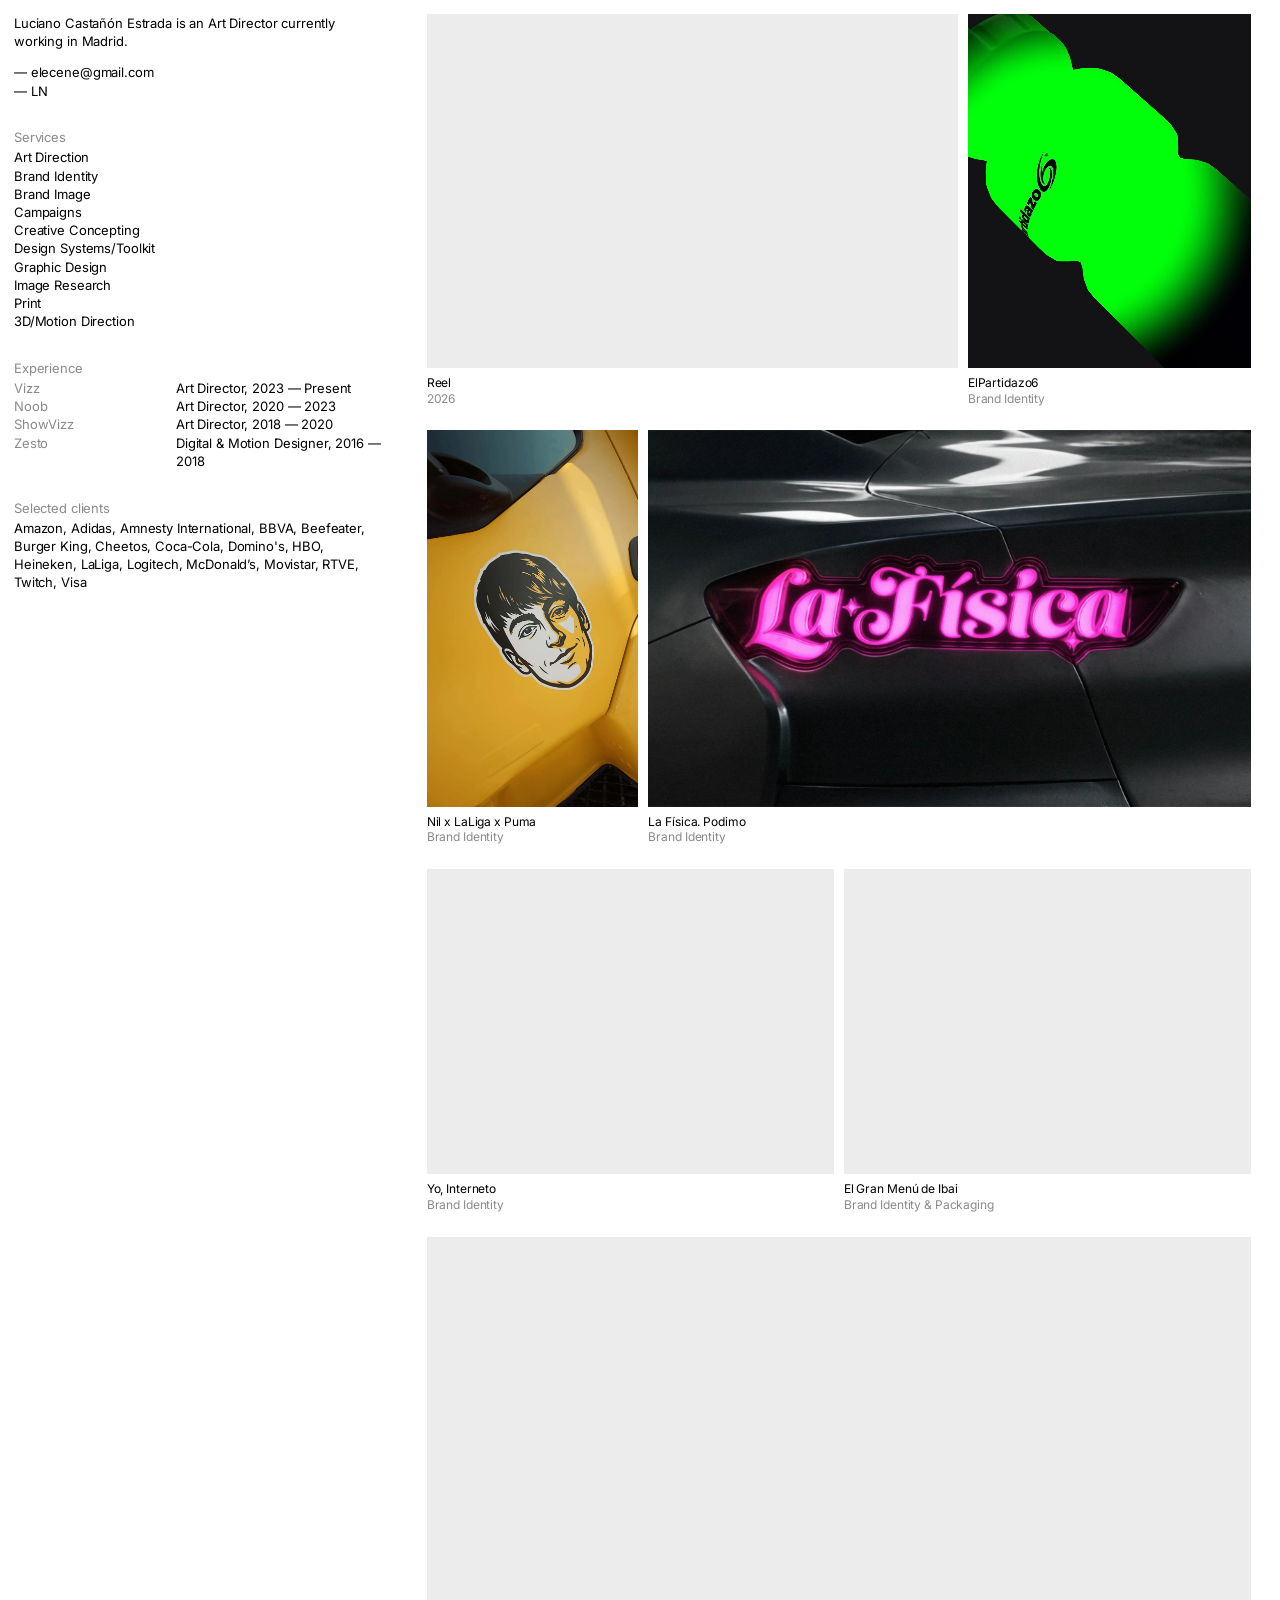
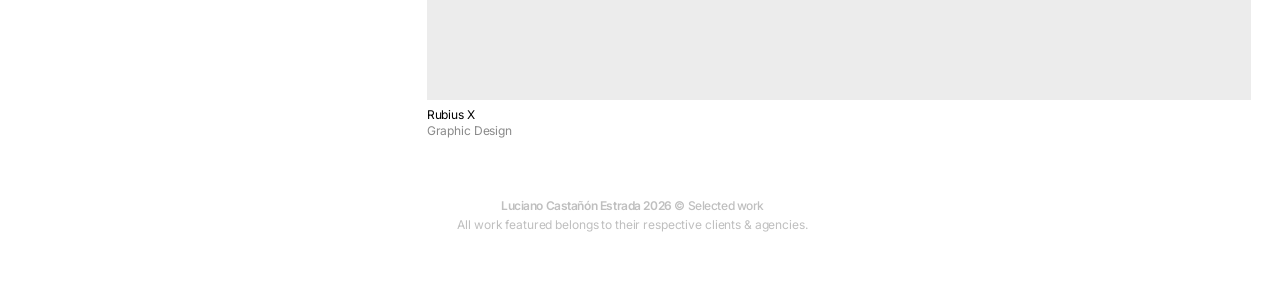
==== commit ca546583: "index.html" ====
--- a/index.html
+++ b/index.html
@@ -5,7 +5,7 @@
     <meta name="viewport" content="width=device-width, initial-scale=1.0, maximum-scale=1.0, user-scalable=no">
     <title>Luciano Castañón Estrada</title>
     <link rel="icon" type="image/png" href="favicon.png?v=1.0">
-    <link rel="stylesheet" href="styles.css?v=210.0">
+    <link rel="stylesheet" href="styles.css?v=211.0">
     <link rel="preconnect" href="https://fonts.googleapis.com">
     <link rel="preconnect" href="https://fonts.gstatic.com" crossorigin>
     <link href="https://fonts.googleapis.com/css2?family=Inter:wght@300;400;500;600;700&display=swap" rel="stylesheet">
--- a/styles.css
+++ b/styles.css
@@ -1297,7 +1297,7 @@
    la línea pasa abajo, alineada con el final de las imágenes */
 .gallery-text-row > .row-full + .media-text {
     border-top: 0;
-    border-bottom: 1px solid var(--case-label);
+    border-bottom: 1px solid #d4d4d4;
 }
 
 .media-text {
@@ -1305,7 +1305,7 @@
     flex-direction: column;
     justify-content: flex-start; /* el texto empieza arriba */
     /* línea fina arriba, alineada con el borde superior de las imágenes */
-    border-top: 1px solid var(--case-label);   /* línea gris, mismo tono que el texto */
+    border-top: 1px solid #d4d4d4;   /* línea gris clara, más suave que el texto */
     padding: 10px 24px 0 0;
     /* aire mínimo de 2 líneas bajo el texto: si la ventana se achata y el
        texto crece, nunca queda a ras de la imagen de debajo */
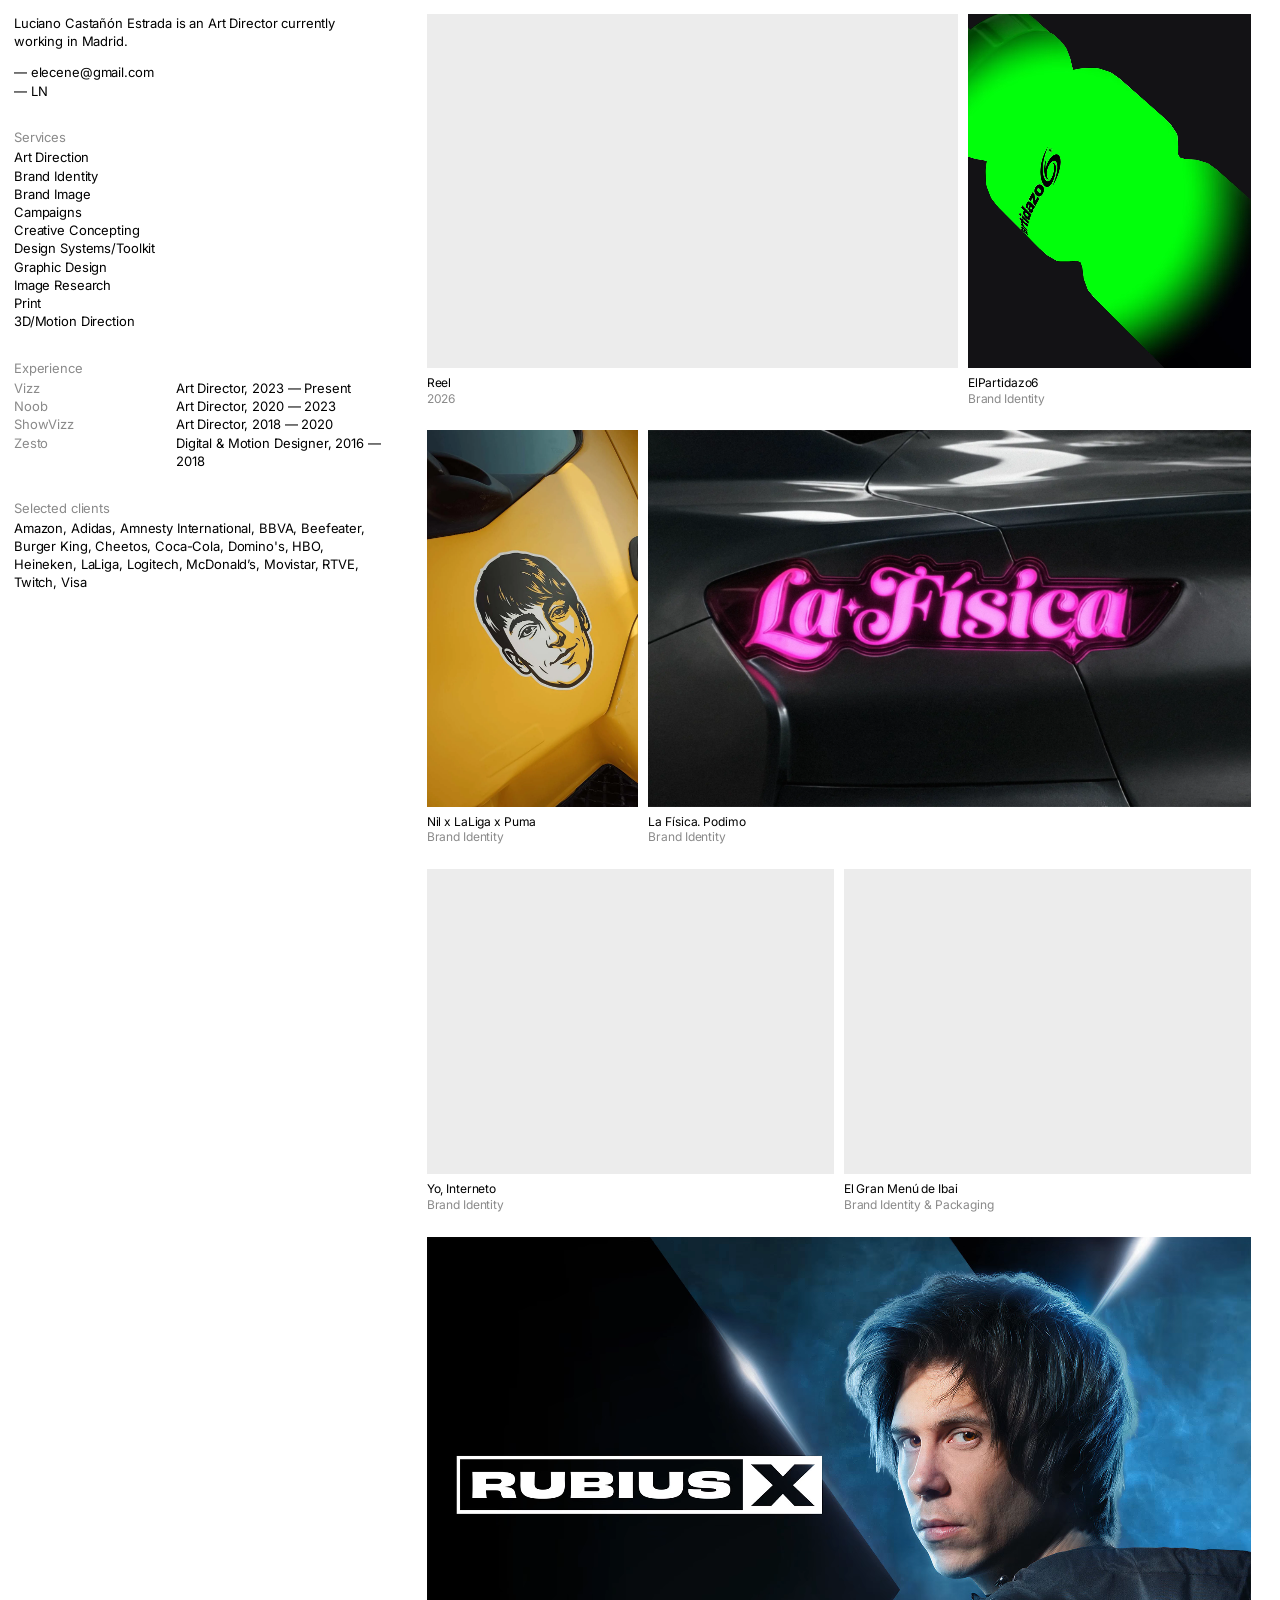
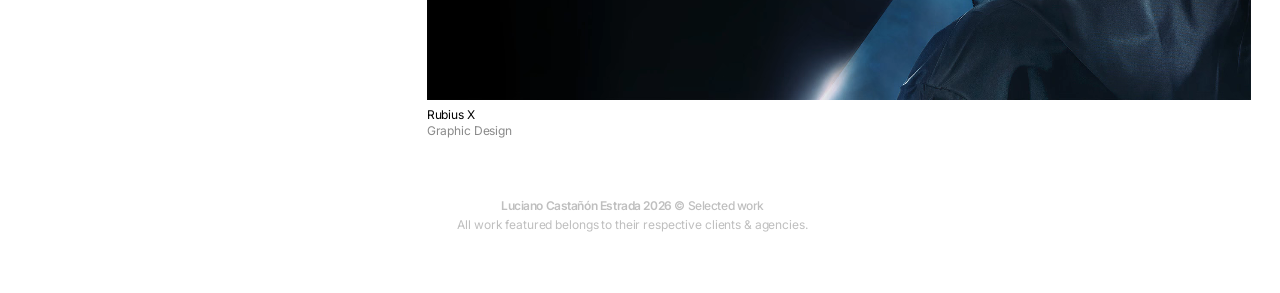
==== commit b73ccba5: "index.html" ====
--- a/index.html
+++ b/index.html
@@ -5,7 +5,7 @@
     <meta name="viewport" content="width=device-width, initial-scale=1.0, maximum-scale=1.0, user-scalable=no">
     <title>Luciano Castañón Estrada</title>
     <link rel="icon" type="image/png" href="favicon.png?v=1.0">
-    <link rel="stylesheet" href="styles.css?v=211.0">
+    <link rel="stylesheet" href="styles.css?v=212.0">
     <link rel="preconnect" href="https://fonts.googleapis.com">
     <link rel="preconnect" href="https://fonts.gstatic.com" crossorigin>
     <link href="https://fonts.googleapis.com/css2?family=Inter:wght@300;400;500;600;700&display=swap" rel="stylesheet">
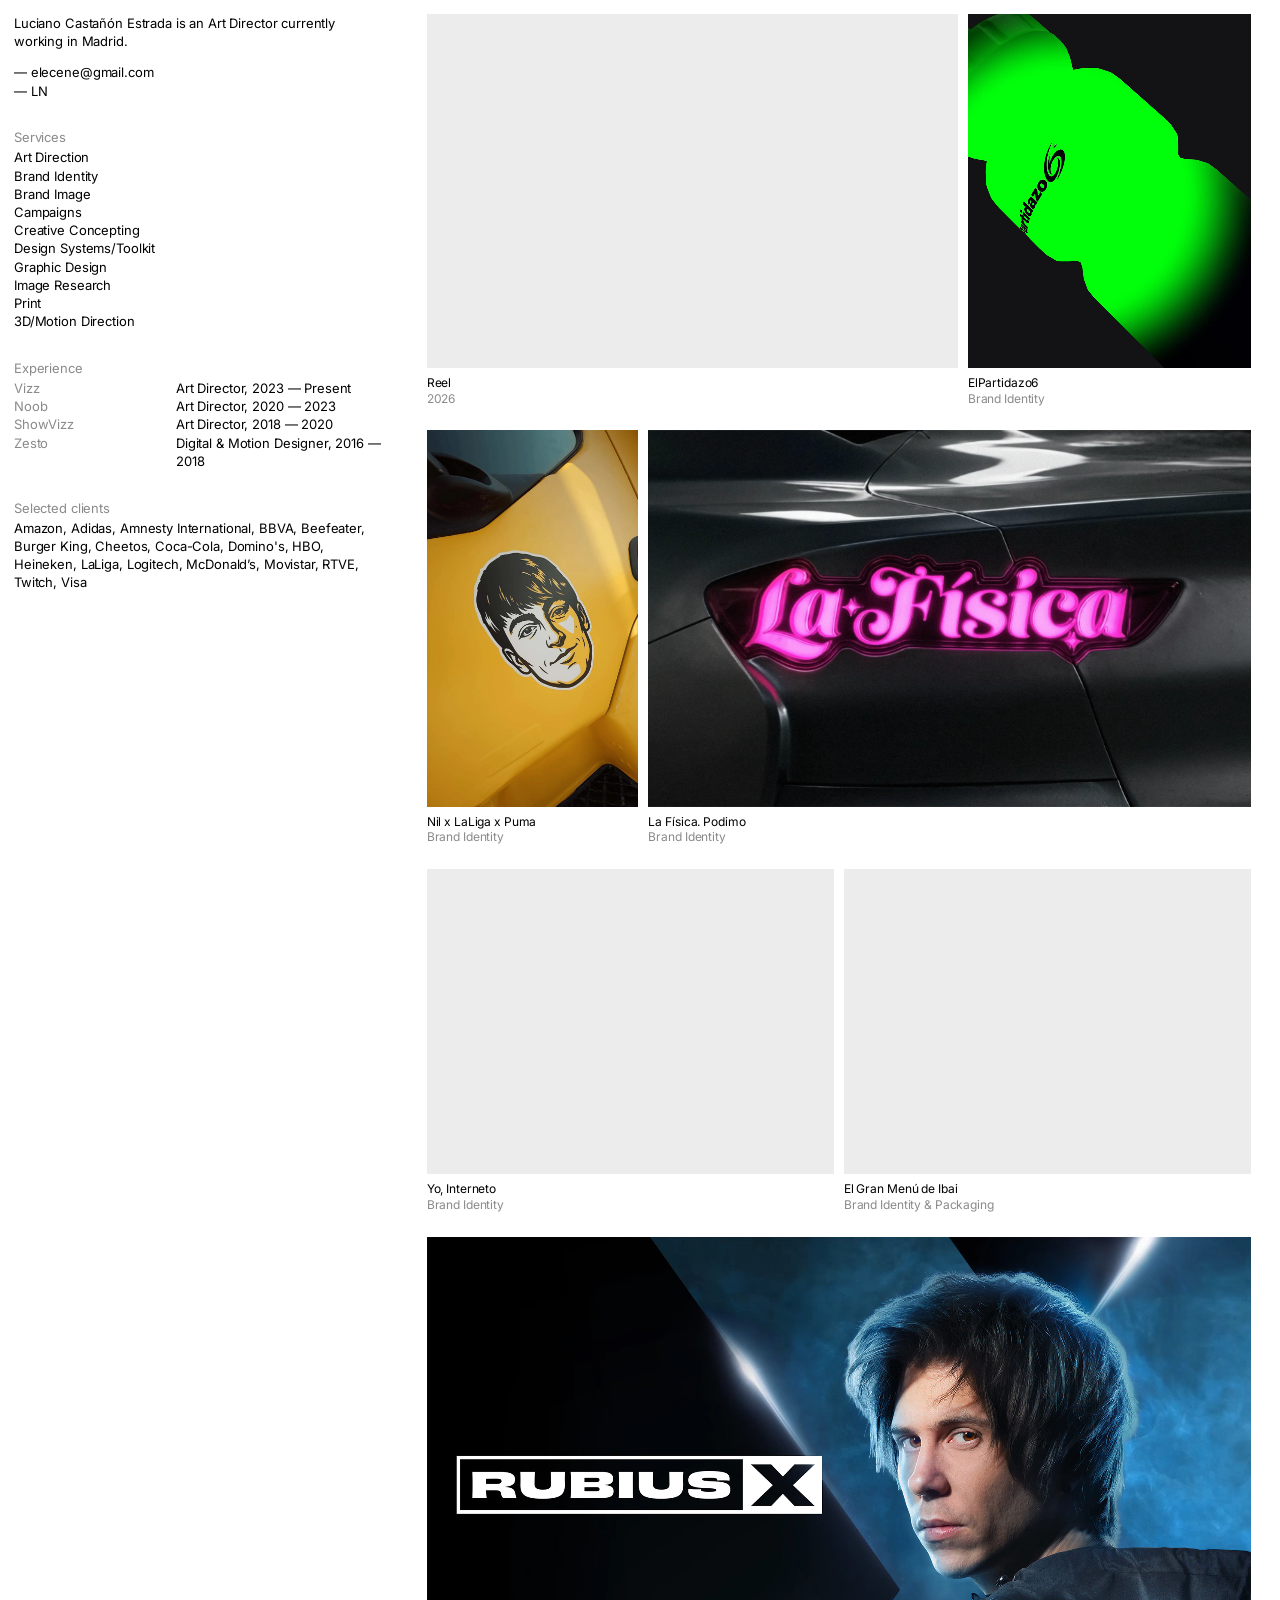
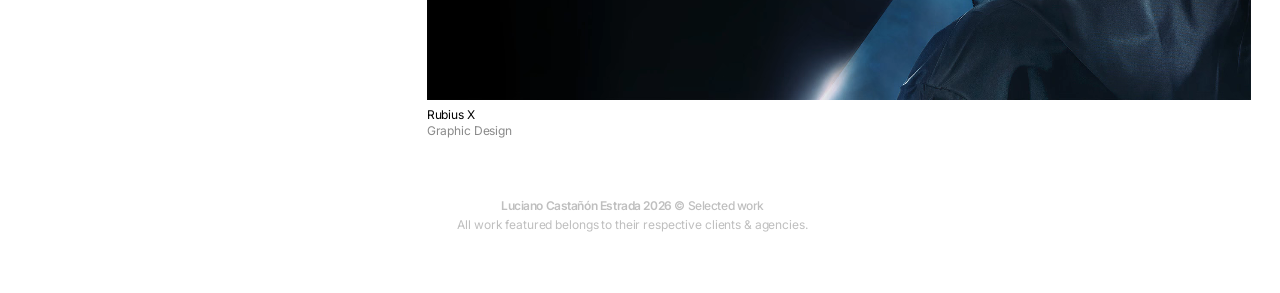
==== commit b5708b48: "index.html" ====
--- a/index.html
+++ b/index.html
@@ -248,7 +248,7 @@
                         <p>The concept behind ElPartidazo6 is a phenomenon: a cyclone that pulls the continents back together, returning the Earth to Pangaea. Latin America and Spain become one landmass again, setting the stage for a historic and long-awaited rematch on YouTube.</p>
                         <p>The same cyclone shapes the symbol. The 6 is drawn as a spiral, the storm that brings both sides back onto the same pitch.</p>
                     </div>
-                    <div class="lazy-video-container" style="aspect-ratio:16/9; height:auto;" data-webm="img/epy6/epy6_02.webm" data-mp4="img/epy6/epy6_02.mp4"></div>
+                    <div class="lazy-video-container" style="aspect-ratio:16/9; height:auto;" data-webm="img/epy6/epy6_02_v3.webm" data-mp4="img/epy6/epy6_02_v3.mp4"></div>
                     <div class="row-full" style="display:grid; grid-template-columns:1fr 1fr; gap:0;">
                         <div class="lazy-video-container" style="aspect-ratio:16/9; height:auto;" data-webm="img/epy6/epy6_01.webm" data-mp4="img/epy6/epy6_01.mp4"></div>
                         <div class="lazy-video-container" style="aspect-ratio:16/9; height:auto;" data-webm="img/epy6/epy6_04.webm" data-mp4="img/epy6/epy6_04.mp4"></div>
--- a/styles.css
+++ b/styles.css
@@ -1315,6 +1315,11 @@
     letter-spacing: var(--case-ls);
     color: var(--case-label);   /* texto en gris, como las etiquetas */
 }
+/* iPad y tablets táctiles por encima de 900 px: texto de galería 1 px menor
+   (por debajo de 900 px ya lo reduce la regla de móvil) */
+@media (min-width: 901px) and (hover: none) and (pointer: coarse) {
+    .media-text { font-size: calc(var(--case-fs) - 1px); }
+}
 @media (max-width: 900px) {
     .gallery-text-row { grid-template-columns: repeat(3, 1fr); }
     .gallery-text-row > .media-text,
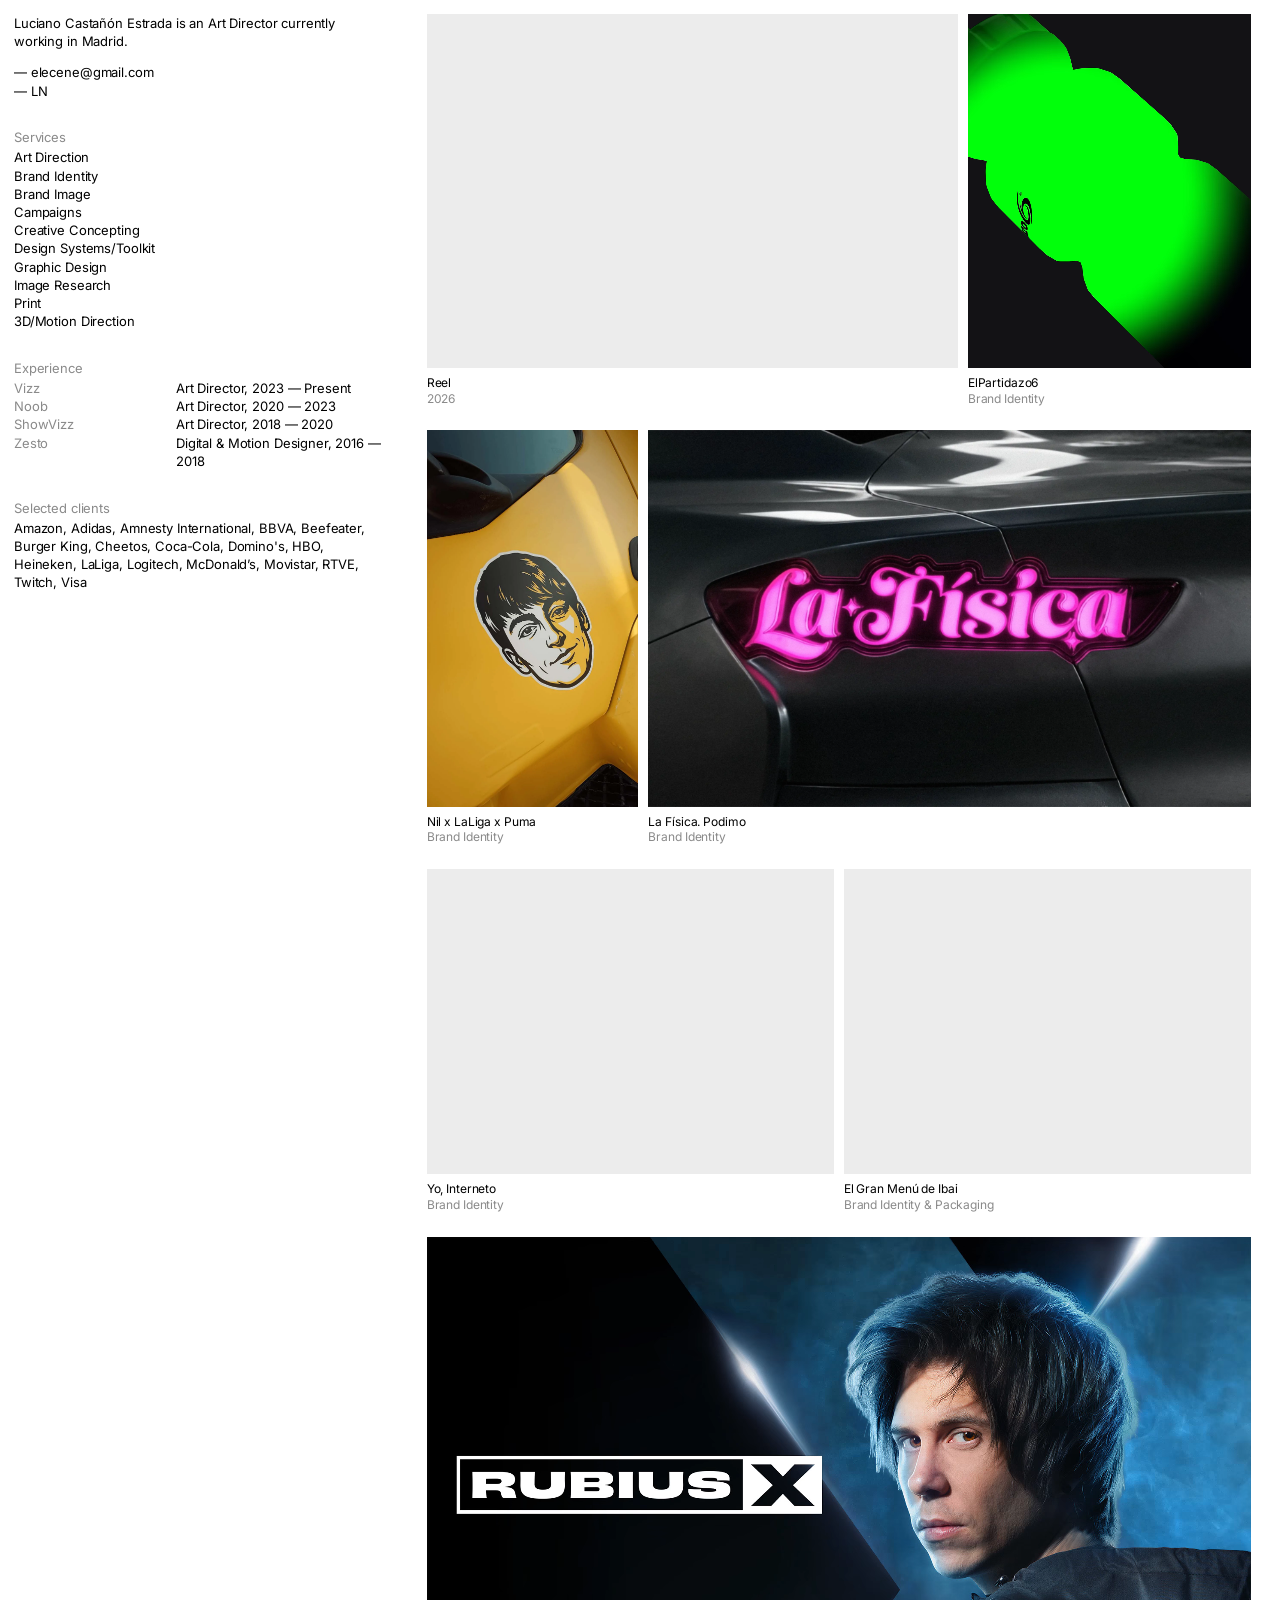
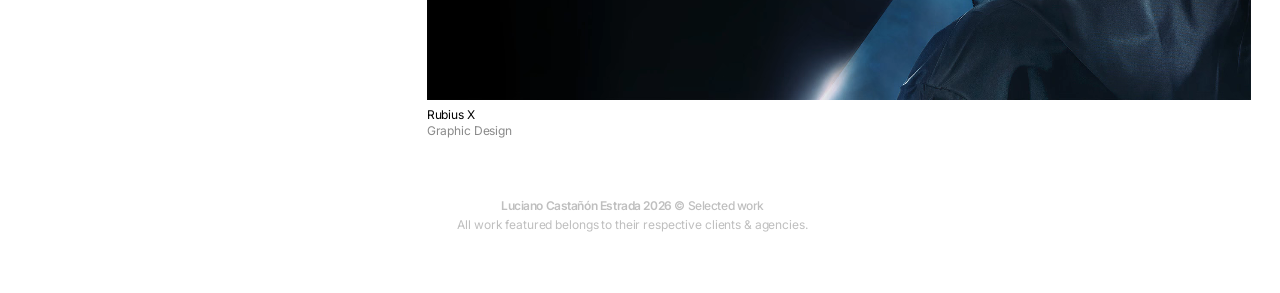
==== commit e9f92b62: "index.html" ====
--- a/index.html
+++ b/index.html
@@ -5,7 +5,7 @@
     <meta name="viewport" content="width=device-width, initial-scale=1.0, maximum-scale=1.0, user-scalable=no">
     <title>Luciano Castañón Estrada</title>
     <link rel="icon" type="image/png" href="favicon.png?v=1.0">
-    <link rel="stylesheet" href="styles.css?v=212.0">
+    <link rel="stylesheet" href="styles.css?v=213.0">
     <link rel="preconnect" href="https://fonts.googleapis.com">
     <link rel="preconnect" href="https://fonts.gstatic.com" crossorigin>
     <link href="https://fonts.googleapis.com/css2?family=Inter:wght@300;400;500;600;700&display=swap" rel="stylesheet">
@@ -429,13 +429,19 @@
                     <div class="lazy-video-container" style="grid-column:auto !important; aspect-ratio:9/16; height:auto !important;" data-mp4="img/ibai_granmenu/lgfm_croquetas_plano_12_v1.mp4"></div>
                 </div>
 
-                <div class="gallery-vertical-mosaic">
-                    <img src="img/ibai_granmenu/ibai_menu_05.jpg" alt="El Gran Menú de Ibai 05" draggable="false">
-                    <img src="img/ibai_granmenu/ibai_menu_06.jpg" alt="El Gran Menú de Ibai 06" draggable="false">
-                    <img src="img/ibai_granmenu/ibai_menu_07.jpg" alt="El Gran Menú de Ibai 07" draggable="false">
-                    <img src="img/ibai_granmenu/ibai_menu_09.jpg" alt="El Gran Menú de Ibai 09" draggable="false">
-                    <img src="img/ibai_granmenu/ibai_menu_10.jpg" alt="El Gran Menú de Ibai 10" draggable="false">
-                    <img src="img/ibai_granmenu/ibai_menu_11.jpg" alt="El Gran Menú de Ibai 11" draggable="false">
+                <div class="gallery-pairs">
+                    <div class="pair">
+                        <img src="img/ibai_granmenu/ibai_menu_05.jpg" alt="El Gran Menú de Ibai 05" draggable="false">
+                        <img src="img/ibai_granmenu/ibai_menu_06.jpg" alt="El Gran Menú de Ibai 06" draggable="false">
+                    </div>
+                    <div class="pair">
+                        <img src="img/ibai_granmenu/ibai_menu_07.jpg" alt="El Gran Menú de Ibai 07" draggable="false">
+                        <img src="img/ibai_granmenu/ibai_menu_09.jpg" alt="El Gran Menú de Ibai 09" draggable="false">
+                    </div>
+                    <div class="pair">
+                        <img src="img/ibai_granmenu/ibai_menu_10.jpg" alt="El Gran Menú de Ibai 10" draggable="false">
+                        <img src="img/ibai_granmenu/ibai_menu_11.jpg" alt="El Gran Menú de Ibai 11" draggable="false">
+                    </div>
                 </div>
             </div>
 
@@ -811,6 +817,11 @@
                 });
             }
         });
+        // PAREJAS EN PARALELO: cada imagen toma un ancho proporcional a su formato
+        document.querySelectorAll('.gallery-pairs img').forEach(img => {
+            const setR = () => { if (img.naturalWidth) img.style.setProperty('--r', img.naturalWidth / img.naturalHeight); };
+            if (img.complete) setR(); else img.addEventListener('load', setR);
+        });
     </script>
 </body>
 </html>
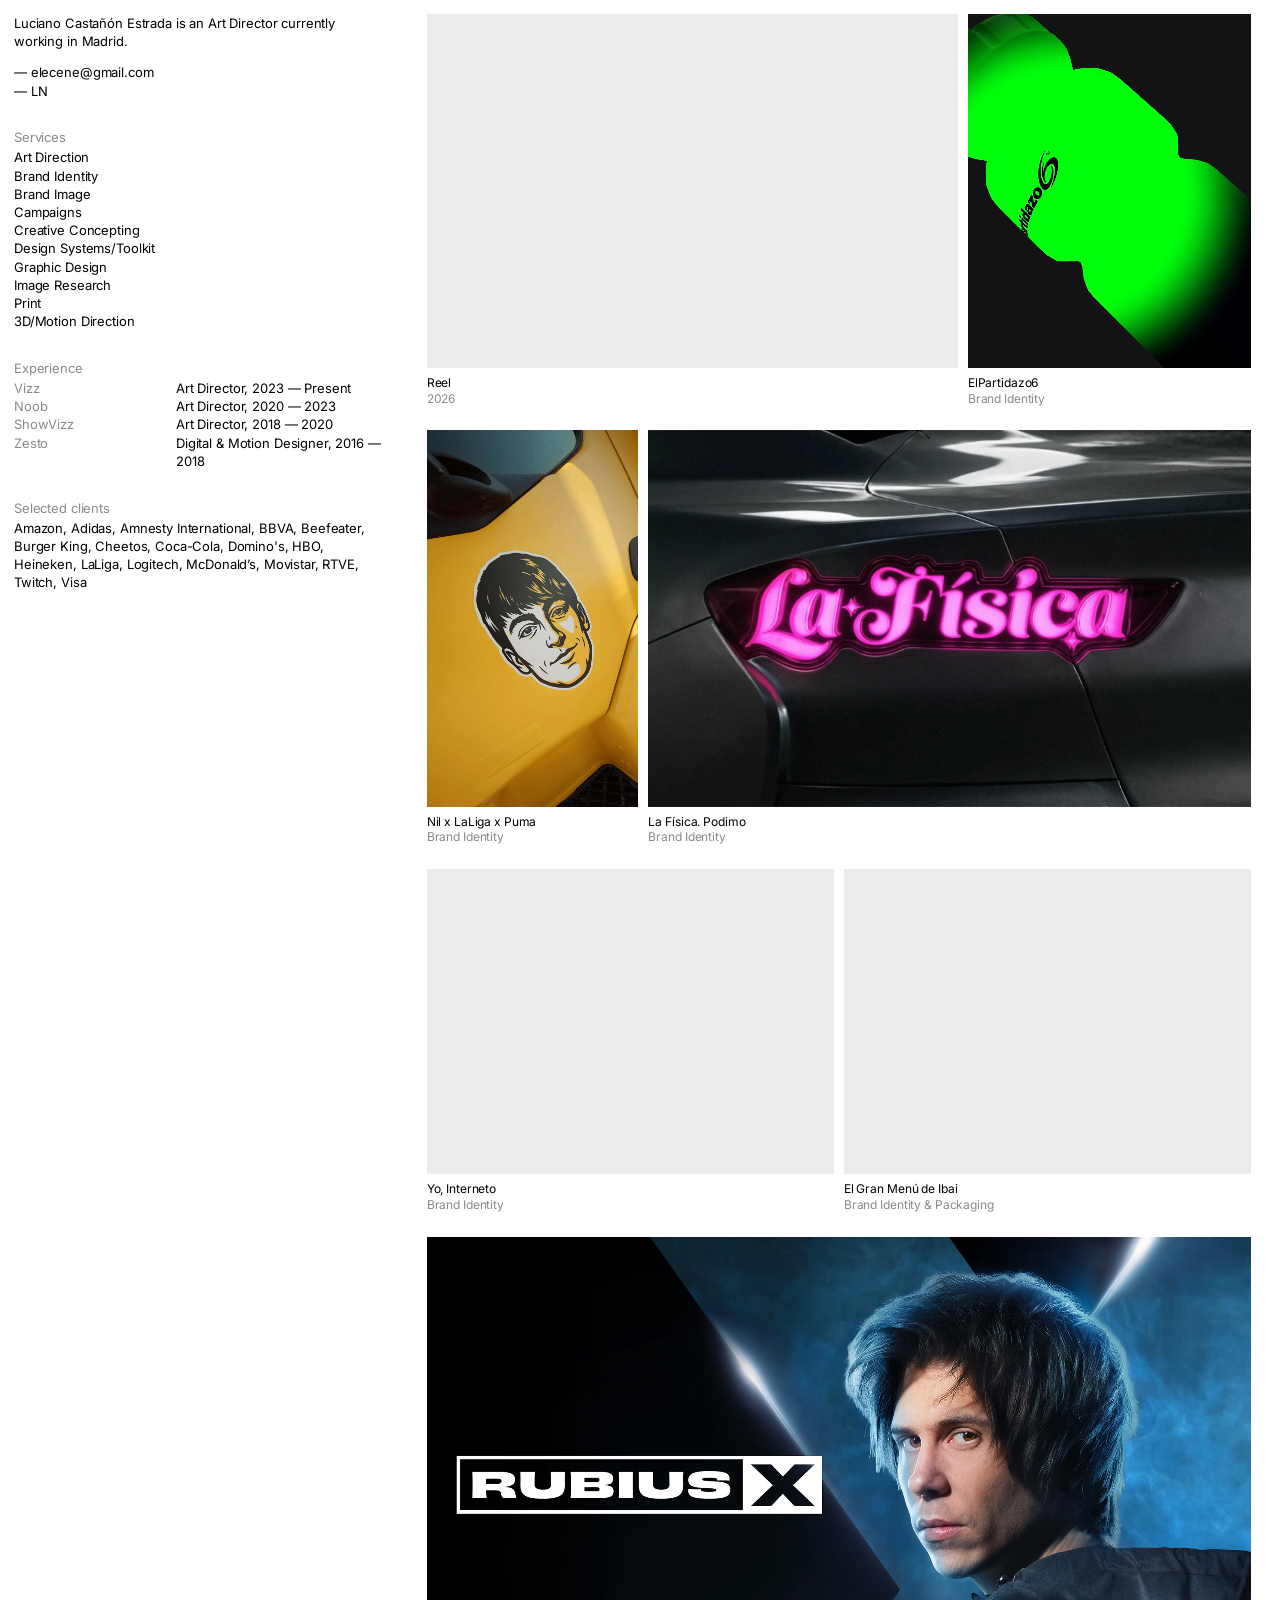
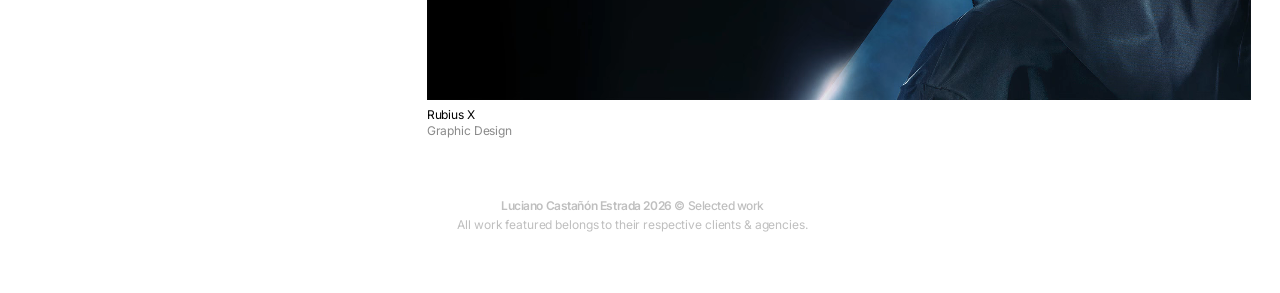
==== commit ca44a7fb: "index.html" ====
--- a/index.html
+++ b/index.html
@@ -517,7 +517,7 @@
 
                 <div class="gallery-vertical-mosaic">
                     <img src="img/yointernetot4/yointernetot4_12.webp" alt="YoInterneto 12" draggable="false">
-                    <img src="img/yointernetot4/yointernetot4_13.jpg" alt="YoInterneto 13" draggable="false">
+                    <div class="lazy-video-container" style="aspect-ratio:21/9; height:auto;" data-mp4="img/yointernetot4/yi_rrss_21x9_v4.mp4" data-webm="img/yointernetot4/yi_rrss_21x9_v4.webm"></div>
                 </div>
 
                 <div class="gallery-text-row one-img">
--- a/styles.css
+++ b/styles.css
@@ -737,6 +737,18 @@
     object-fit: cover !important;
 }
 
+/* Parejas en paralelo con la misma altura y sin recortes: cada imagen
+   ocupa un ancho proporcional a su formato (--r lo pone el JS al cargar) */
+.gallery-pairs { display: flex; flex-direction: column; gap: 0; width: 100%; }
+.gallery-pairs .pair { display: flex; gap: 0; width: 100%; }
+.gallery-pairs .pair > img {
+    flex: var(--r, 1) 1 0;
+    min-width: 0;
+    width: 0;
+    height: auto;
+    display: block;
+}
+
 /* ==========================================================================
    7. ABOUT PAGE OVERLAY LAYOUT
    ========================================================================== */
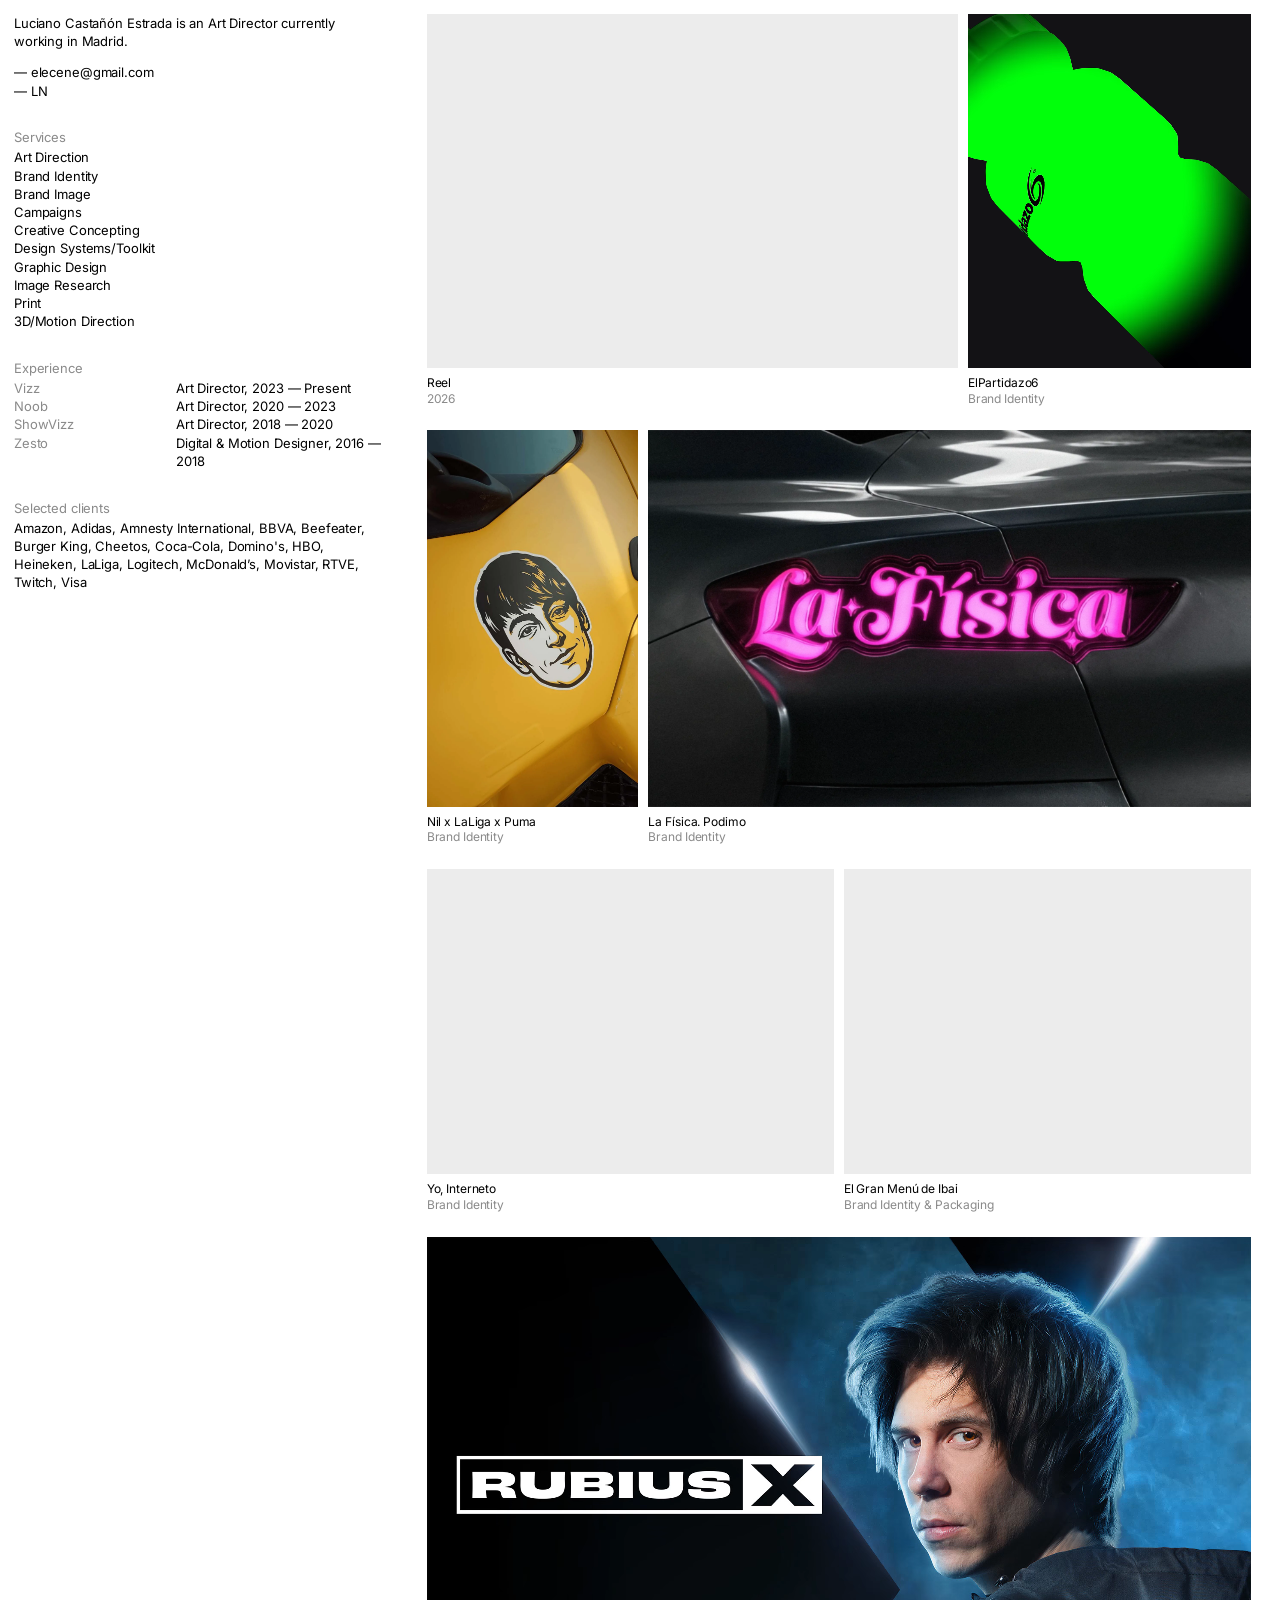
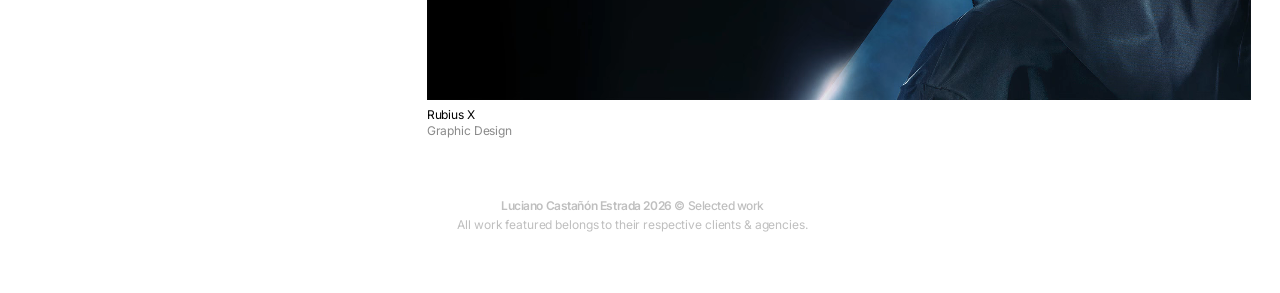
==== commit 5d63fbba: "index.html" ====
--- a/index.html
+++ b/index.html
@@ -515,9 +515,13 @@
                     <img src="img/yointernetot4/yointernetot4_11.jpg" alt="YoInterneto 11" class="row-full" draggable="false">
                 </div>
 
-                <div class="gallery-vertical-mosaic">
-                    <img src="img/yointernetot4/yointernetot4_12.webp" alt="YoInterneto 12" draggable="false">
-                    <div class="lazy-video-container" style="aspect-ratio:21/9; height:auto;" data-mp4="img/yointernetot4/yi_rrss_21x9_v4.mp4" data-webm="img/yointernetot4/yi_rrss_21x9_v4.webm"></div>
+                <div class="gallery-text-row one-img">
+                    <div class="media-text">
+                        <p>Breakdown of the modular system behind Yo, Interneto’s social stories. Grid, windows and speech bubbles combine according to each post’s content: guest announcement, event with location and time, or a reminder over an image.</p>
+                    </div>
+                    <div class="lazy-video-container" style="aspect-ratio:16/9; height:auto;" data-mp4="img/yointernetot4/yi_rrss_historias_esquema_v4.mp4" data-webm="img/yointernetot4/yi_rrss_historias_esquema_v4.webm"></div>
+                    <img src="img/yointernetot4/yointernetot4_12.webp" alt="YoInterneto 12" class="row-full" draggable="false">
+                    <div class="lazy-video-container row-full" style="aspect-ratio:21/9; height:auto;" data-mp4="img/yointernetot4/yi_rrss_21x9_v4.mp4" data-webm="img/yointernetot4/yi_rrss_21x9_v4.webm"></div>
                 </div>
 
                 <div class="gallery-text-row one-img">
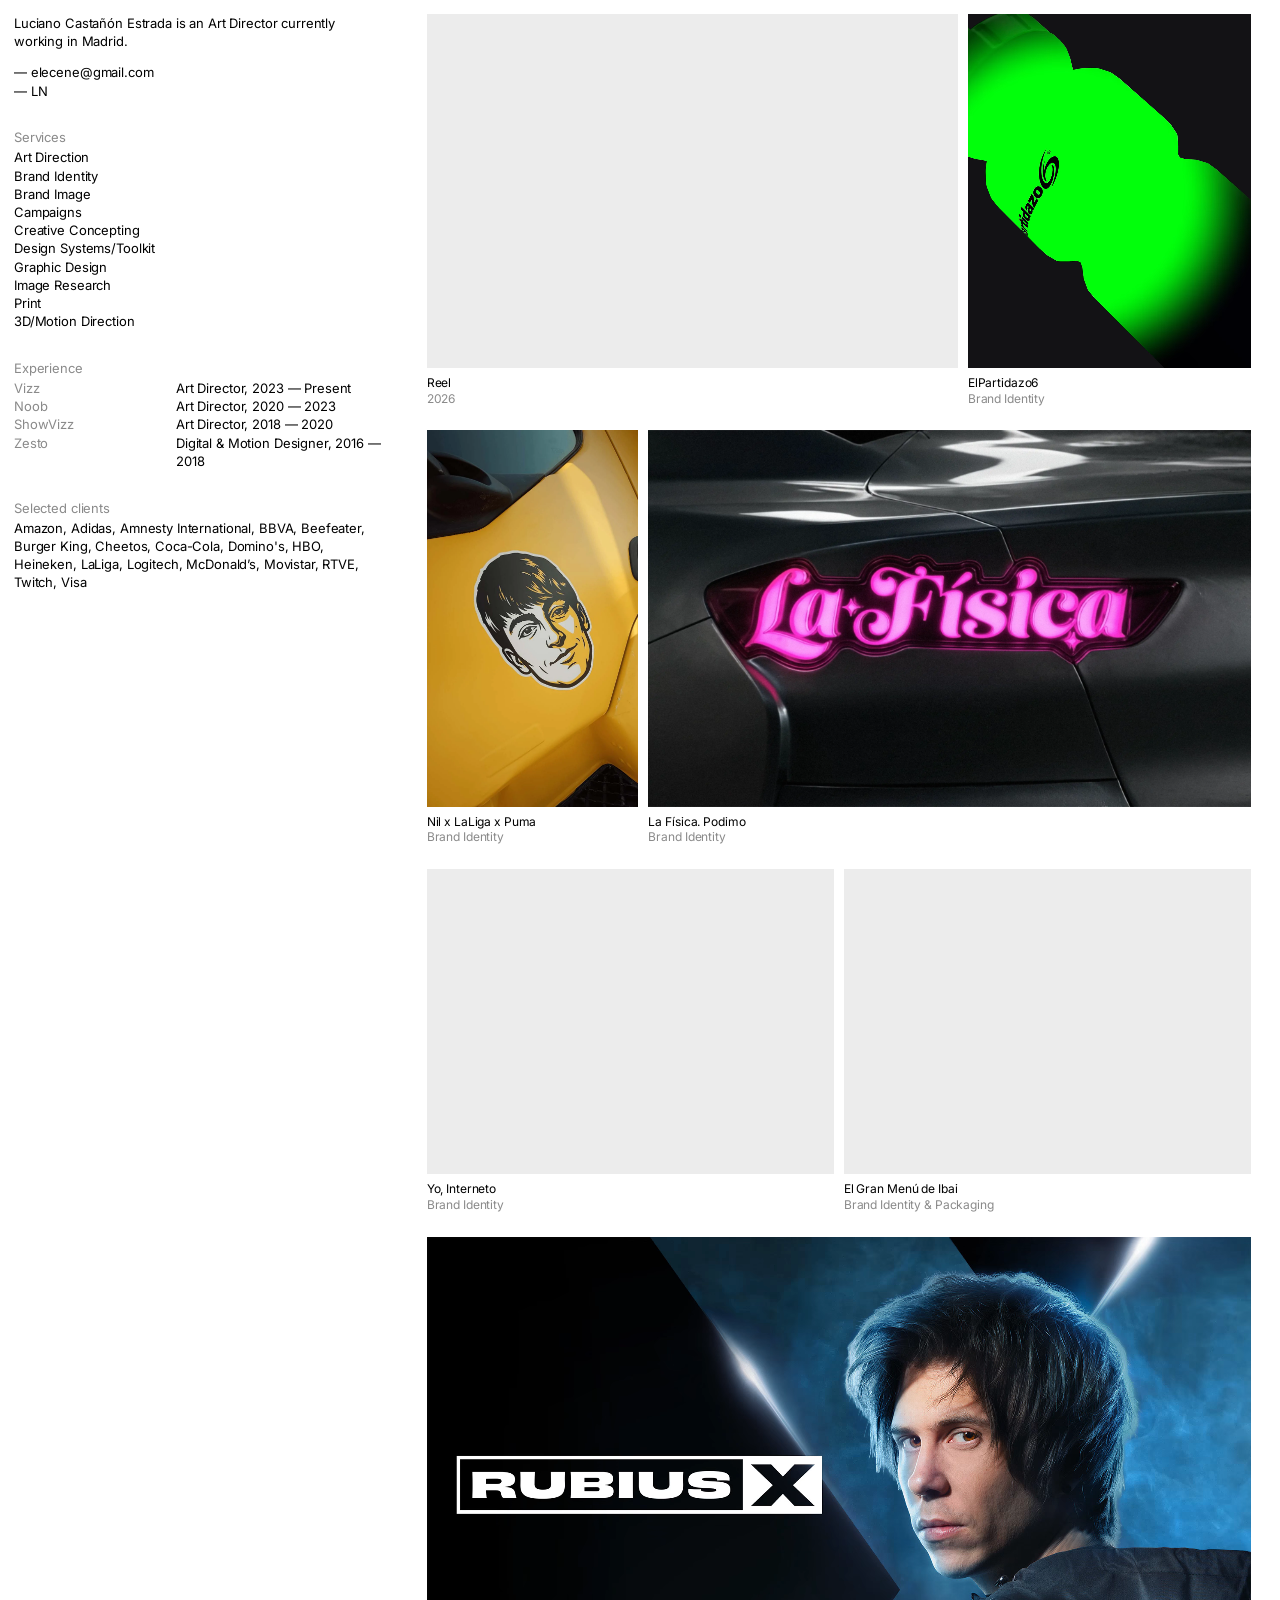
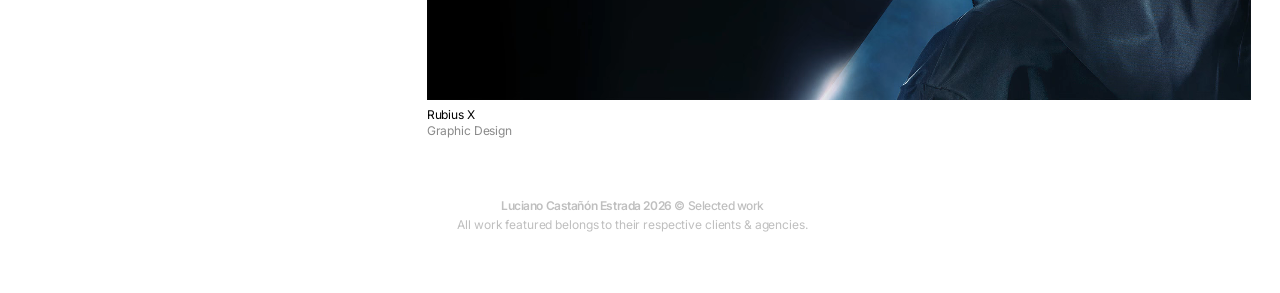
==== commit bf92c2d7: "index.html" ====
--- a/index.html
+++ b/index.html
@@ -519,7 +519,7 @@
                     <div class="media-text">
                         <p>Breakdown of the modular system behind Yo, Interneto’s social stories. Grid, windows and speech bubbles combine according to each post’s content: guest announcement, event with location and time, or a reminder over an image.</p>
                     </div>
-                    <div class="lazy-video-container" style="aspect-ratio:16/9; height:auto;" data-mp4="img/yointernetot4/yi_rrss_historias_esquema_v4.mp4" data-webm="img/yointernetot4/yi_rrss_historias_esquema_v4.webm"></div>
+                    <div class="lazy-video-container" style="aspect-ratio:16/9; height:auto;" data-mp4="img/yointernetot4/yi_rrss_historias_paleta-logo_v1.mp4" data-webm="img/yointernetot4/yi_rrss_historias_paleta-logo_v1.webm"></div>
                     <img src="img/yointernetot4/yointernetot4_12.webp" alt="YoInterneto 12" class="row-full" draggable="false">
                     <div class="lazy-video-container row-full" style="aspect-ratio:21/9; height:auto;" data-mp4="img/yointernetot4/yi_rrss_21x9_v4.mp4" data-webm="img/yointernetot4/yi_rrss_21x9_v4.webm"></div>
                 </div>
